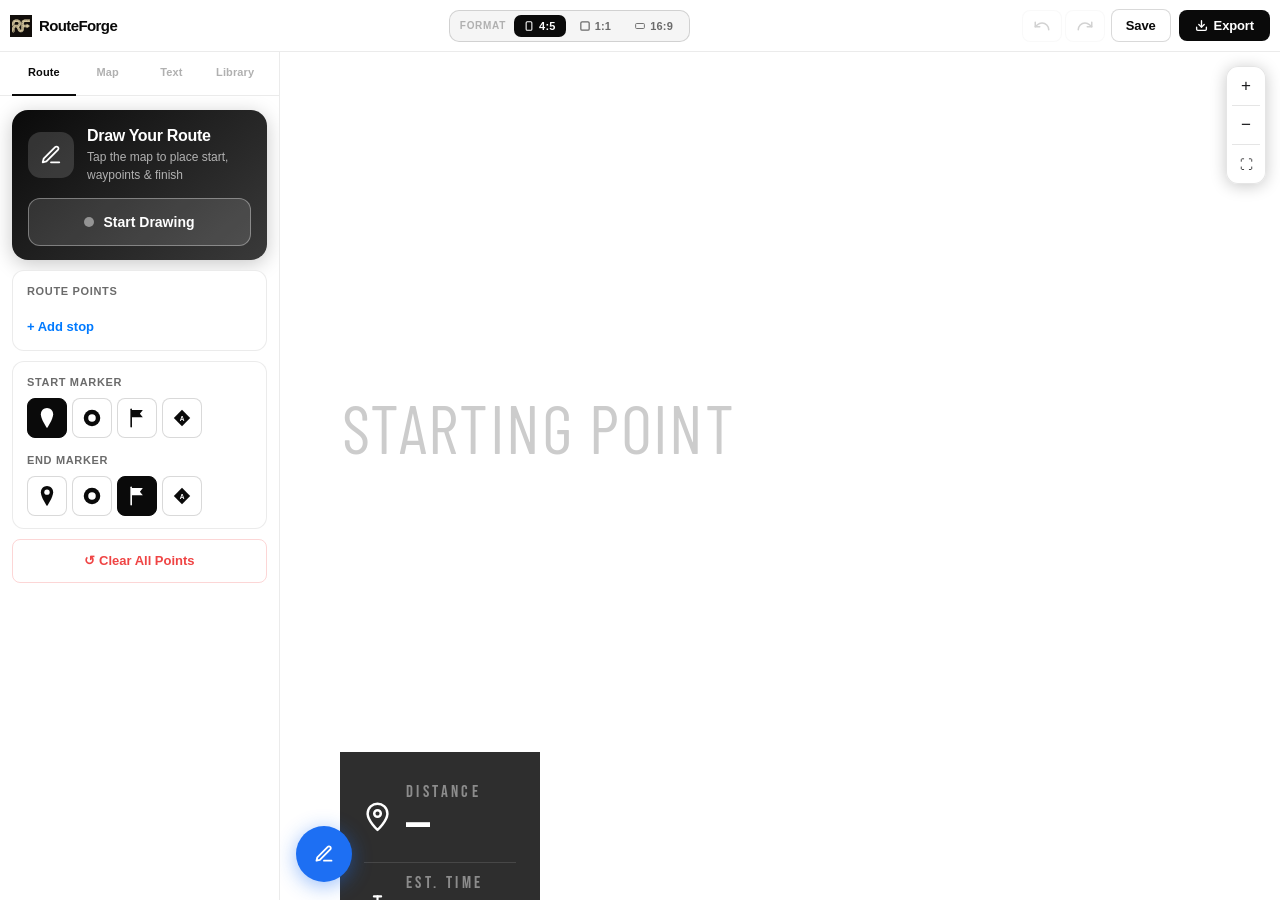
==== docs/index.html @ 25c3712a "Fixing shifted menu on web app" ====
<!DOCTYPE html>
<html lang="en">
<head>
  <meta charset="UTF-8">
  <script>
    (function () {
      try {
        var dm = window.matchMedia && window.matchMedia('(display-mode: standalone)');
        var fs = window.matchMedia && window.matchMedia('(display-mode: fullscreen)');
        if (window.navigator.standalone === true || (dm && dm.matches) || (fs && fs.matches)) {
          document.documentElement.classList.add('pwa-standalone');
        }
      } catch (e) {}
    })();
  </script>
  <meta name="viewport" content="width=device-width, initial-scale=1, minimum-scale=1, maximum-scale=1, user-scalable=no, viewport-fit=cover">
  <meta name="theme-color" content="#0a0a0a">
  <meta name="apple-mobile-web-app-capable" content="yes">
  <meta name="apple-mobile-web-app-status-bar-style" content="black-translucent">
  <meta name="apple-mobile-web-app-title" content="RouteForge">
  <title>RouteForge</title>
  <link rel="manifest" href="./manifest.webmanifest">
  <link rel="apple-touch-icon" href="./icons/RouteForge_Icon.png?v=15">
  <link rel="icon" type="image/png" sizes="512x512" href="./icons/RouteForge_Icon.png?v=15">
  <link rel="preconnect" href="https://fonts.googleapis.com">
  <link rel="preconnect" href="https://fonts.gstatic.com" crossorigin>
  <link rel="stylesheet" href="https://cdnjs.cloudflare.com/ajax/libs/leaflet/1.9.4/leaflet.min.css"/>
  <link id="google-font-link" rel="stylesheet" href="https://fonts.googleapis.com/css2?family=Bebas+Neue&family=Montserrat&family=Oswald&family=DM+Sans&family=Space+Grotesk&family=Syne&family=Barlow+Condensed&family=IBM+Plex+Mono&family=Playfair+Display&family=Cormorant+Garamond&display=swap" crossorigin>
  <link rel="stylesheet" href="./css/app.css?v=34">
  <link rel="stylesheet" href="./css/themes.css?v=4">
  <link rel="stylesheet" href="./css/poster.css?v=9">
</head>
<body>

<!-- ─── TOPBAR ─── -->
<header id="topbar">

  <!-- Left: logo -->
  <div class="logo">
    <img class="logo-icon" src="./icons/RouteForge_Icon.png?v=15" width="22" height="22" alt="" decoding="async">
    <span class="logo-text">RouteForge</span>
  </div>

  <!-- Centre: format / aspect-ratio picker -->
  <div class="topbar-center">
    <div id="sz-pick" class="sz-pick">
      <span class="sz-label">Format</span>
      <button class="sz active" data-size="portrait" title="Portrait 4:5">
        <svg class="sz-icon" viewBox="0 0 10 14"><rect x="1" y="1" width="8" height="12" rx="1.5" stroke="currentColor" stroke-width="1.5" fill="none"/></svg>
        4:5
      </button>
      <button class="sz" data-size="square" title="Square 1:1">
        <svg class="sz-icon" viewBox="0 0 12 12"><rect x="1" y="1" width="10" height="10" rx="1.5" stroke="currentColor" stroke-width="1.5" fill="none"/></svg>
        1:1
      </button>
      <button class="sz" data-size="landscape" title="Landscape 16:9">
        <svg class="sz-icon" viewBox="0 0 16 10"><rect x="1" y="1" width="14" height="8" rx="1.5" stroke="currentColor" stroke-width="1.5" fill="none"/></svg>
        16:9
      </button>
    </div>
  </div>

  <!-- Undo / Redo (direct child so CSS order can reposition on mobile) -->
  <div class="topbar-history">
    <button id="btn-undo" class="tb-hist-btn" title="Undo (⌘Z)" disabled>
      <svg xmlns="http://www.w3.org/2000/svg" width="18" height="18" viewBox="0 0 24 24" fill="none" stroke="currentColor" stroke-width="2" stroke-linecap="round" stroke-linejoin="round"><path d="M3 7v6h6"/><path d="M21 17a9 9 0 0 0-9-9 9 9 0 0 0-6 2.3L3 13"/></svg>
    </button>
    <button id="btn-redo" class="tb-hist-btn" title="Redo (⌘⇧Z)" disabled>
      <svg xmlns="http://www.w3.org/2000/svg" width="18" height="18" viewBox="0 0 24 24" fill="none" stroke="currentColor" stroke-width="2" stroke-linecap="round" stroke-linejoin="round"><path d="M21 7v6h-6"/><path d="M3 17a9 9 0 0 1 9-9 9 9 0 0 1 6 2.3L21 13"/></svg>
    </button>
  </div>

  <!-- Trailing: Save (Library) + Export -->
  <div class="topbar-trailing">
    <button type="button" id="btn-save-library" class="topbar-save-btn" title="Save poster to Library">Save</button>
    <button type="button" id="btn-export" class="topbar-export-btn">
      <svg width="13" height="13" viewBox="0 0 24 24" fill="none" stroke="currentColor" stroke-width="2.5" stroke-linecap="round" stroke-linejoin="round"><path d="M21 15v4a2 2 0 01-2 2H5a2 2 0 01-2-2v-4"/><polyline points="7 10 12 15 17 10"/><line x1="12" y1="15" x2="12" y2="3"/></svg>
      Export
    </button>
  </div>

</header>

<!-- ─── MAIN: MAP + POSTER OVERLAY ─── -->
<div id="app">

  <!-- Leaflet map fills the entire area -->
  <div id="map"></div>

  <!-- Poster frame — transparent on screen (shows real map through it).
       box-shadow creates a dark vignette outside the frame bounds.
       Filled by capture-map image only at export time. -->
  <div id="poster-frame" class="size-portrait">
    <div class="poster-map-layer">
      <img id="poster-map-img" src="" alt="" style="display:none;position:absolute;top:0;left:0;transform-origin:top left;">
    </div>
    <div id="poster-els" class="poster-els">

      <!-- Stats Card -->
      <div class="p-stats" id="p-stats" data-x="60" data-y="700" style="transform:translate(60px,700px)">
        <div class="ps-row" id="ps-dist">
          <div class="ps-icon" id="ps-icon-dist"><svg viewBox="0 0 14 18" fill="none" stroke="currentColor" stroke-width="1.5" stroke-linecap="round" stroke-linejoin="round"><path d="M7 1C4 1 1 3.5 1 7c0 4.5 6 10 6 10s6-5.5 6-10c0-3.5-3-6-6-6z"/><circle cx="7" cy="7" r="2"/></svg></div>
          <div class="ps-data">
            <div class="ps-label" id="ps-label-dist">DISTANCE</div>
            <div class="ps-val" id="ps-val-dist">—</div>
          </div>
        </div>
        <div class="ps-div" id="ps-div-dt"></div>
        <div class="ps-row" id="ps-time">
          <div class="ps-icon" id="ps-icon-time"><svg viewBox="0 0 16 18" fill="none" stroke="currentColor" stroke-width="1.5" stroke-linecap="round"><circle cx="8" cy="11" r="6"/><path d="M8 7.5v3.5l2.5 1.5"/><line x1="5.5" y1="1" x2="10.5" y2="1"/><line x1="8" y1="1" x2="8" y2="4.5"/></svg></div>
          <div class="ps-data">
            <div class="ps-label" id="ps-label-time">EST. TIME</div>
            <div class="ps-val" id="ps-val-time">—</div>
          </div>
        </div>
        <div class="ps-div" id="ps-div-ts"></div>
        <div class="ps-row" id="ps-surf">
          <div class="ps-icon" id="ps-icon-surf"><svg viewBox="0 0 18 10" fill="none" stroke="currentColor" stroke-width="1.5" stroke-linecap="round" stroke-linejoin="round"><polyline points="1,9 5,2 9,7 13,1 17,5"/></svg></div>
          <div class="ps-data">
            <div class="ps-label" id="ps-label-surf">SURFACE</div>
            <div class="ps-val" id="ps-val-surf">PAVED</div>
          </div>
        </div>
      </div>

      <!-- Legend Box -->
      <div class="p-legend" id="p-legend" data-x="870" data-y="1180" style="transform:translate(870px,1180px)">
        <!-- Start row — pin icon matching the map start marker -->
        <div class="pl-row" id="pl-row-start">
          <div class="pl-icon">
            <svg viewBox="0 0 26 34" width="14" height="18" fill="none">
              <path d="M13 0C6 0 0 6 0 13c0 10 13 21 13 21S26 23 26 13C26 6 20 0 13 0z" fill="currentColor" stroke="rgba(0,0,0,.2)" stroke-width="1"/>
              <circle cx="13" cy="13" r="5" fill="rgba(0,0,0,.35)"/>
            </svg>
          </div>
          <div class="pl-label" id="pl-label-start">START</div>
        </div>
        <div class="pl-div" id="pl-div-sf"></div>
        <!-- Finish row — flag icon matching the map end marker -->
        <div class="pl-row" id="pl-row-finish">
          <div class="pl-icon">
            <svg viewBox="0 0 26 32" width="14" height="18" fill="none">
              <line x1="3" y1="1" x2="3" y2="31" stroke="currentColor" stroke-width="2.5" stroke-linecap="round"/>
              <rect x="3" y="1" width="22" height="16" fill="currentColor"/>
              <rect x="3"  y="1"  width="5.5" height="4" fill="rgba(0,0,0,.75)"/>
              <rect x="14" y="1"  width="5.5" height="4" fill="rgba(0,0,0,.75)"/>
              <rect x="8.5" y="5" width="5.5" height="4" fill="rgba(0,0,0,.75)"/>
              <rect x="19.5" y="5" width="5.5" height="4" fill="rgba(0,0,0,.75)"/>
              <rect x="3"  y="9"  width="5.5" height="4" fill="rgba(0,0,0,.75)"/>
              <rect x="14" y="9"  width="5.5" height="4" fill="rgba(0,0,0,.75)"/>
              <rect x="8.5" y="13" width="5.5" height="4" fill="rgba(0,0,0,.75)"/>
              <rect x="19.5" y="13" width="5.5" height="4" fill="rgba(0,0,0,.75)"/>
            </svg>
          </div>
          <div class="pl-label" id="pl-label-finish">FINISH</div>
        </div>
        <div class="pl-div" id="pl-div-fw"></div>
        <!-- Waypoint row -->
        <div class="pl-row" id="pl-row-wp">
          <div class="pl-icon"><svg viewBox="0 0 20 26" width="12" height="16" fill="none"><path d="M10 1C10 1,1 11,1 16A9 9 0 0 0 19 16C19 11,10 1,10 1Z" fill="currentColor"/><circle cx="10" cy="16" r="3.5" fill="rgba(0,0,0,.4)"/></svg></div>
          <div class="pl-label" id="pl-label-wp">WAYPOINT</div>
        </div>
      </div>

      <!-- Brand/Logo -->
      <div class="p-brand" id="p-brand" data-x="60" data-y="1190" style="transform:translate(60px,1190px)">
        <img class="p-logo" id="p-logo" draggable="false" style="display:none">
      </div>

    </div><!-- /poster-els -->
  </div><!-- /poster-frame -->

  <!-- Vignette: 4 strips dim the area outside #poster-frame -->
  <div class="vignette-strip" id="vgn-top"></div>
  <div class="vignette-strip" id="vgn-bottom"></div>
  <div class="vignette-strip" id="vgn-left"></div>
  <div class="vignette-strip" id="vgn-right"></div>

  <!-- Draw mode pill (top centre) -->
  <div class="draw-banner" id="draw-banner" style="display:none">
    <span id="draw-banner-text">Tap map to place Start</span>
    <button id="btn-stop-draw" class="banner-btn">Done</button>
  </div>

  <!-- Map zoom/fit controls -->
  <div class="map-ctrls" id="map-ctrls">
    <button class="mc" id="btn-zi" title="Zoom in">+</button>
    <div class="mc-div"></div>
    <button class="mc" id="btn-zo" title="Zoom out">−</button>
    <div class="mc-div"></div>
    <button class="mc mc-sm" id="btn-fit" title="Fit route">⛶</button>
  </div>

  <!-- FAB: draw mode toggle -->
  <button id="fab" class="fab" title="Draw route">
    <svg width="20" height="20" viewBox="0 0 24 24" fill="none" stroke="currentColor" stroke-width="2.2" stroke-linecap="round" stroke-linejoin="round">
      <path d="M12 20h9"/><path d="M16.5 3.5a2.121 2.121 0 013 3L7 19l-4 1 1-4 12.5-12.5z"/>
    </svg>
  </button>

  <!-- ─── Inline Edit Bar (appears above clicked poster element) ─── -->
  <div id="edit-bar">
    <!-- Text element bar -->
    <div id="eb-text-bar" class="eb-bar">
      <select id="eb-font" class="eb-select" title="Font"></select>
      <div class="eb-sep"></div>
      <button class="eb-btn" id="eb-sz-m" title="Smaller">−</button>
      <span class="eb-sz-val" id="eb-sz-val">50</span>
      <button class="eb-btn" id="eb-sz-p" title="Larger">+</button>
      <div class="eb-sep"></div>
      <label class="eb-color-wrap" title="Text color">
        <input type="color" id="eb-color" value="#ffffff">
        <span class="eb-color-dot" id="eb-color-dot" style="background:#ffffff"></span>
      </label>
      <button class="eb-chip" id="eb-bg-toggle" title="Toggle background">BG</button>
      <label class="eb-color-wrap" id="eb-bg-color-wrap" title="Background color" style="display:none">
        <input type="color" id="eb-bg-color" value="#000000">
        <span class="eb-color-dot" id="eb-bg-color-dot" style="background:#000000"></span>
      </label>
      <div class="eb-sep"></div>
      <button class="eb-btn eb-del" id="eb-del" title="Delete">
        <svg width="12" height="12" viewBox="0 0 24 24" fill="none" stroke="currentColor" stroke-width="2.5" stroke-linecap="round"><line x1="18" y1="6" x2="6" y2="18"/><line x1="6" y1="6" x2="18" y2="18"/></svg>
      </button>
    </div>

    <!-- Stats card bar -->
    <div id="eb-stats-bar" class="eb-bar" style="display:none">
      <button class="eb-chip active" id="eb-s-dist">Dist</button>
      <button class="eb-chip active" id="eb-s-time">Time</button>
      <button class="eb-chip" id="eb-s-surf">Surf</button>
      <div class="eb-sep"></div>
      <button class="eb-btn" id="eb-ss-m">−</button>
      <span class="eb-sz-val" id="eb-ss-val">50</span>
      <button class="eb-btn" id="eb-ss-p">+</button>
      <div class="eb-sep"></div>
      <label class="eb-color-wrap" title="Font color">
        <input type="color" id="eb-s-color" value="#ffffff">
        <span class="eb-color-dot" id="eb-s-color-dot" style="background:#ffffff"></span>
      </label>
      <button class="eb-chip" id="eb-s-bg-toggle" title="Toggle background">BG</button>
      <label class="eb-color-wrap" id="eb-s-bg-color-wrap" title="Background color" style="display:none">
        <input type="color" id="eb-s-bg-color" value="#000000">
        <span class="eb-color-dot" id="eb-s-bg-color-dot" style="background:#000000"></span>
      </label>
      <button class="eb-chip" id="eb-s-border" title="Toggle border">Border</button>
    </div>

    <!-- Legend bar -->
    <div id="eb-legend-bar" class="eb-bar" style="display:none">
      <button class="eb-chip active" id="eb-l-start">Start</button>
      <button class="eb-chip active" id="eb-l-finish">Finish</button>
      <button class="eb-chip" id="eb-l-wp">Waypoint</button>
      <div class="eb-sep"></div>
      <button class="eb-btn" id="eb-ls-m">−</button>
      <span class="eb-sz-val" id="eb-ls-val">13</span>
      <button class="eb-btn" id="eb-ls-p">+</button>
      <div class="eb-sep"></div>
      <label class="eb-color-wrap" title="Label color">
        <input type="color" id="eb-l-color" value="#ffffff">
        <span class="eb-color-dot" id="eb-l-color-dot" style="background:#ffffff"></span>
      </label>
      <button class="eb-chip" id="eb-l-bg-toggle" title="Toggle background">BG</button>
      <label class="eb-color-wrap" id="eb-l-bg-color-wrap" title="Background color" style="display:none">
        <input type="color" id="eb-l-bg-color" value="#000000">
        <span class="eb-color-dot" id="eb-l-bg-color-dot" style="background:#000000"></span>
      </label>
      <button class="eb-chip" id="eb-l-border" title="Toggle border">Border</button>
    </div>

    <div class="eb-arrow"></div>
  </div>

  <!-- Toasts -->
  <div id="toasts" class="toasts"></div>
  <div class="map-loading" id="map-loading" style="display:none"><div class="spinner"></div></div>

</div><!-- /app -->

<!-- ─── DRAWER (bottom-sheet ≤899px · sidebar ≥900px) ─── -->
<div id="drawer">
  <div class="drawer-panel">
  <!-- Drag handle (mobile only) -->
  <div class="drawer-handle" id="drawer-handle"></div>

  <!-- Scrollable tab content (before tabs in DOM so the bar paints on top when the sheet animates) -->
  <div class="drawer-content">

    <!-- ═══ ROUTE ═══ -->
    <div class="dtab-pane active" id="dtab-route">

      <div class="draw-hero" id="draw-hero">
        <div class="draw-hero-top">
          <div class="draw-hero-icon-wrap">
            <svg width="22" height="22" viewBox="0 0 24 24" fill="none" stroke="currentColor" stroke-width="2" stroke-linecap="round" stroke-linejoin="round">
              <path d="M12 20h9"/><path d="M16.5 3.5a2.121 2.121 0 013 3L7 19l-4 1 1-4 12.5-12.5z"/>
            </svg>
          </div>
          <div class="draw-hero-text">
            <div class="draw-hero-title">Draw Your Route</div>
            <div class="draw-hero-sub">Tap the map to place start, waypoints &amp; finish</div>
          </div>
        </div>
        <button id="btn-toggle-draw" class="draw-toggle-btn">
          <span class="draw-dot" id="draw-dot"></span>
          <span id="draw-label">Start Drawing</span>
        </button>
      </div>

      <div class="lcard">
        <div class="lcard-title">Route Points</div>
        <div id="route-nodes-list" class="nodes-list"></div>
        <button id="btn-add-node" class="link-btn">+ Add stop</button>
      </div>

      <div class="lcard">
        <div class="lcard-title">Start Marker</div>
        <div class="icon-picker" id="start-icon-picker">
          <div class="icn active" data-icon="pin" title="Pin">
            <svg viewBox="0 0 20 26" width="16" height="20" fill="currentColor"><path d="M10 0C5.6 0 2 3.6 2 8c0 6.7 8 18 8 18s8-11.3 8-18c0-4.4-3.6-8-8-8z"/><circle cx="10" cy="8" r="3.5" fill="white"/></svg>
          </div>
          <div class="icn" data-icon="circle" title="Circle">
            <svg viewBox="0 0 24 24" width="18" height="18" fill="currentColor"><circle cx="12" cy="12" r="11"/><circle cx="12" cy="12" r="5" fill="white"/></svg>
          </div>
          <div class="icn" data-icon="flag" title="Flag">
            <svg viewBox="0 0 22 26" width="16" height="20" fill="none"><line x1="3" y1="1" x2="3" y2="25" stroke="currentColor" stroke-width="2.2" stroke-linecap="round"/><path d="M3 2h16l-4 5 4 5H3V2z" fill="currentColor"/></svg>
          </div>
          <div class="icn" data-icon="diamond" title="Diamond">
            <svg viewBox="0 0 22 22" width="18" height="18" fill="currentColor"><polygon points="11,1 21,11 11,21 1,11"/><text x="11" y="15" text-anchor="middle" font-size="8" font-weight="900" fill="white" font-family="sans-serif">A</text></svg>
          </div>
        </div>
        <div class="lcard-title" style="margin-top:8px">End Marker</div>
        <div class="icon-picker" id="end-icon-picker">
          <div class="icn" data-icon="pin" title="Pin">
            <svg viewBox="0 0 20 26" width="16" height="20" fill="currentColor"><path d="M10 0C5.6 0 2 3.6 2 8c0 6.7 8 18 8 18s8-11.3 8-18c0-4.4-3.6-8-8-8z"/><circle cx="10" cy="8" r="3.5" fill="white"/></svg>
          </div>
          <div class="icn" data-icon="circle" title="Circle">
            <svg viewBox="0 0 24 24" width="18" height="18" fill="currentColor"><circle cx="12" cy="12" r="11"/><circle cx="12" cy="12" r="5" fill="white"/></svg>
          </div>
          <div class="icn active" data-icon="flag" title="Flag">
            <svg viewBox="0 0 22 26" width="16" height="20" fill="none"><line x1="3" y1="1" x2="3" y2="25" stroke="currentColor" stroke-width="2.2" stroke-linecap="round"/><path d="M3 2h16l-4 5 4 5H3V2z" fill="currentColor"/></svg>
          </div>
          <div class="icn" data-icon="diamond" title="Diamond">
            <svg viewBox="0 0 22 22" width="18" height="18" fill="currentColor"><polygon points="11,1 21,11 11,21 1,11"/><text x="11" y="15" text-anchor="middle" font-size="8" font-weight="900" fill="white" font-family="sans-serif">A</text></svg>
          </div>
        </div>
      </div>

      <button id="btn-reset" class="danger-btn">↺ Clear All Points</button>
      <div id="reset-confirm" class="confirm-card" style="display:none">
        <p>Clear all route points?</p>
        <div style="display:flex;gap:8px;margin-top:8px">
          <button id="confirm-yes" class="sm-btn danger">Clear</button>
          <button id="confirm-no" class="sm-btn ghost">Cancel</button>
        </div>
      </div>

    </div><!-- /dtab-route -->

    <!-- ═══ STYLE ═══ -->
    <div class="dtab-pane" id="dtab-style">

      <div class="lcard">
        <div class="lcard-title">Route Color</div>
        <div class="theme-grid" id="route-color-grid"></div>
      </div>

      <div class="lcard">
        <div class="lcard-title">Map Style</div>
        <div class="theme-grid" id="map-style-grid"></div>
      </div>

      <div class="lcard">
        <div class="lcard-title">Route Width</div>
        <div class="srow"><span class="sl">Thin</span><input type="range" id="route-width-slider" min="1" max="14" value="7" step="0.5"><span class="sl">Bold</span></div>

        <div class="lcard-title" style="margin-top:10px">Map Detail</div>
        <div class="srow"><span class="sl">Low</span><input type="range" id="map-detail-slider" min="0" max="100" value="100"><span class="sl">High</span></div>

        <div class="lcard-title" style="margin-top:10px">Map Angle</div>
        <div class="srow"><span class="sl">0°</span><input type="range" id="map-angle-slider" min="0" max="60" value="0"><span class="sl">60°</span></div>
        <div class="angle-row"><span class="range-val" id="angle-val">0°</span><button id="btn-reset-angle" class="sm-btn ghost">Reset</button></div>
      </div>

    </div><!-- /dtab-style -->

    <!-- ═══ OVERLAYS (simplified - editing happens via inline toolbar) ═══ -->
    <div class="dtab-pane" id="dtab-overlays">

      <!-- Poster elements — always available so nothing gets lost -->
      <div class="lcard">
        <div class="lcard-title">Poster Elements</div>
        <div class="layer-row">
          <div class="layer-info">
            <svg width="14" height="14" viewBox="0 0 14 18" fill="none" stroke="currentColor" stroke-width="1.4" stroke-linecap="round"><path d="M7 1C4 1 1 3.5 1 7c0 4.5 6 10 6 10s6-5.5 6-10c0-3.5-3-6-6-6z"/><circle cx="7" cy="7" r="2"/></svg>
            <span class="layer-name">Stats Card</span>
          </div>
          <label class="toggle"><input type="checkbox" id="layer-stats" checked><span class="tog-track"></span></label>
        </div>
        <div class="layer-row">
          <div class="layer-info">
            <svg width="14" height="14" viewBox="0 0 22 26" fill="none" stroke="currentColor" stroke-width="1.4" stroke-linecap="round"><line x1="3" y1="1" x2="3" y2="25"/><path d="M3 2h16l-4 5 4 5H3V2z" fill="currentColor" stroke="none" opacity=".3"/><path d="M3 2h16l-4 5 4 5H3V2z"/></svg>
            <span class="layer-name">Legend Box</span>
          </div>
          <label class="toggle"><input type="checkbox" id="layer-legend" checked><span class="tog-track"></span></label>
        </div>
      </div>

      <div class="lcard">
        <div style="display:flex;align-items:center;justify-content:space-between;margin-bottom:2px">
          <div class="lcard-title" style="margin:0">Text Boxes</div>
          <button id="btn-add-text" class="link-btn" style="margin:0;padding:4px 0">+ Add</button>
        </div>

        <div id="text-elements-list"></div>
      </div>

      <div class="lcard" id="brand-card-ctrl">
        <div class="lcard-title">Club Logo</div>
        <div class="upload-zone" id="upload-zone">
          <svg width="22" height="22" viewBox="0 0 24 24" fill="none" stroke="currentColor" stroke-width="1.5"><rect x="3" y="3" width="18" height="18" rx="2"/><circle cx="8.5" cy="8.5" r="1.5"/><polyline points="21 15 16 10 5 21"/></svg>
          <span>Drop image or <label for="logo-upload" class="link-btn" style="display:inline;margin:0;padding:0">choose file</label></span>
          <input type="file" id="logo-upload" accept="image/*" style="display:none">
        </div>
        <img id="logo-preview" style="display:none;width:100%;max-height:80px;object-fit:contain;border:1px solid var(--border);border-radius:8px;margin-top:8px">
        <button id="btn-remove-logo" class="danger-btn" style="display:none;margin-top:6px">Remove Logo</button>
        <div class="lcard-title" style="margin-top:10px">Logo Size</div>
        <div class="srow"><span class="sl">S</span><input type="range" id="logo-size" min="60" max="300" value="120"><span class="sl">XL</span></div>
      </div>

    </div><!-- /dtab-overlays -->

    <!-- ═══ LIBRARY (saved posters on this device) ═══ -->
    <div class="dtab-pane library-pane" id="dtab-library">
      <div id="library-main" class="library-main">
        <div id="library-grid" class="library-grid" aria-live="polite"></div>
      </div>
    </div>

  </div><!-- /drawer-content -->
  </div><!-- /drawer-panel -->

  <!-- Tab bar (mobile: fixed above sheet · desktop: sidebar tabs) -->
  <nav class="drawer-tabs" aria-label="Editor sections">
    <button type="button" class="dtab active" data-tab="route">
      <svg class="dtab-icon" width="24" height="24" viewBox="0 0 24 24" aria-hidden="true"><circle cx="4" cy="18" r="2" fill="currentColor" stroke="none"/><circle cx="20" cy="6" r="2" fill="currentColor" stroke="none"/><path fill="none" stroke="currentColor" stroke-width="2" stroke-linecap="round" stroke-linejoin="round" d="M6 16l5-5 3 3 6-6"/></svg>
      <span class="dtab-label">Route</span>
    </button>
    <button type="button" class="dtab" data-tab="style">
      <svg class="dtab-icon" width="24" height="24" viewBox="0 0 24 24" aria-hidden="true"><path fill="none" stroke="currentColor" stroke-width="2" stroke-linecap="round" stroke-linejoin="round" d="M3 7l6-3 6 3 6-3v13l-6 3-6-3-6 3V7z"/><path fill="none" stroke="currentColor" stroke-width="2" d="M9 4v13M15 7v13"/></svg>
      <span class="dtab-label">Map</span>
    </button>
    <button type="button" class="dtab" data-tab="overlays">
      <svg class="dtab-icon" width="24" height="24" viewBox="0 0 24 24" aria-hidden="true"><path fill="none" stroke="currentColor" stroke-width="2" stroke-linecap="round" stroke-linejoin="round" d="M4 8h10M4 12h16M4 16h12"/></svg>
      <span class="dtab-label">Text</span>
    </button>
    <button type="button" class="dtab" data-tab="library">
      <svg class="dtab-icon" width="24" height="24" viewBox="0 0 24 24" aria-hidden="true"><rect x="3" y="3" width="13" height="13" rx="2" fill="none" stroke="currentColor" stroke-width="2"/><path fill="none" stroke="currentColor" stroke-width="2" stroke-linecap="round" stroke-linejoin="round" d="M8 21h13V8M8 8v13"/></svg>
      <span class="dtab-label">Library</span>
    </button>
  </nav>
</div><!-- /drawer -->

<div id="library-fullscreen" class="library-fullscreen" hidden>
  <div class="library-fs-backdrop" aria-hidden="true"></div>
  <button type="button" id="library-fs-close" class="library-fs-close" aria-label="Close preview">
    <svg width="22" height="22" viewBox="0 0 24 24" fill="none" stroke="currentColor" stroke-width="2.2" stroke-linecap="round"><path d="M18 6L6 18M6 6l12 12"/></svg>
  </button>
  <div class="library-fs-stage">
    <img id="library-fs-img" class="library-fs-img" alt="" decoding="async">
  </div>
  <div class="library-fs-glass">
    <div class="library-fs-glass-inner">
      <div class="library-fs-title" id="library-fs-title"></div>
      <div class="library-fs-meta" id="library-fs-meta"></div>
      <div class="library-fs-actions">
        <button type="button" id="library-fs-edit" class="sm-btn">Edit</button>
        <button type="button" id="library-fs-export" class="sm-btn ghost">Export</button>
        <button type="button" id="library-fs-delete" class="sm-btn ghost danger-outline">Delete</button>
      </div>
    </div>
  </div>
</div>

<div id="library-unsaved-modal" class="library-unsaved-modal" hidden>
  <div class="library-unsaved-backdrop" aria-hidden="true"></div>
  <div class="library-unsaved-card" role="alertdialog" aria-labelledby="library-unsaved-title" aria-modal="true">
    <p id="library-unsaved-title" class="library-unsaved-title">You have unsaved changes on the poster in the editor.</p>
    <p class="library-unsaved-sub">Save the current poster to your Library, or discard those changes and open the one you selected.</p>
    <div class="library-unsaved-buttons">
      <button type="button" class="sm-btn" id="lib-unsaved-save">Save</button>
      <button type="button" class="sm-btn danger" id="lib-unsaved-discard">Discard changes</button>
    </div>
  </div>
</div>

<div id="save-to-library-modal" class="save-library-modal" hidden>
  <div class="save-library-backdrop" aria-hidden="true"></div>
  <div class="save-library-card" role="dialog" aria-modal="true" aria-labelledby="save-library-title">
    <p id="save-library-title" class="save-library-title">Save to Library</p>
    <label class="save-library-label" for="save-to-library-name">Name</label>
    <input type="text" id="save-to-library-name" class="save-library-input" autocomplete="off" maxlength="80" placeholder="Poster name">
    <div class="save-library-buttons">
      <button type="button" class="sm-btn" id="save-to-library-confirm">Save</button>
      <button type="button" class="sm-btn ghost" id="save-to-library-discard">Discard</button>
    </div>
  </div>
</div>

<!-- Hidden off-screen Leaflet map for high-res poster export.
     Portrait 4:5 ratio (750×937) — largest poster format for best quality. -->
<div id="capture-map" style="position:fixed;left:-9999px;top:0;width:750px;height:937px;z-index:-1;pointer-events:none;"></div>

<!-- Hidden control inputs (synced by edit bar) -->
<input type="checkbox" id="chk-dist" checked style="display:none">
<input type="checkbox" id="chk-time" checked style="display:none">
<input type="checkbox" id="chk-surface" style="display:none">
<input type="checkbox" id="chk-legend-start" checked style="display:none">
<input type="checkbox" id="chk-legend-finish" checked style="display:none">
<input type="checkbox" id="chk-legend-wp" style="display:none">
<input type="checkbox" id="chk-legend" checked style="display:none">
<input type="color" id="stat-font-color" value="#ffffff" style="display:none">
<input type="color" id="stat-bg-color" value="#000000" style="display:none">
<input type="checkbox" id="stat-remove-bg" checked style="display:none">
<input type="color" id="legend-font-color" value="#ffffff" style="display:none">
<input type="color" id="legend-bg-color" value="#000000" style="display:none">
<input type="checkbox" id="legend-remove-bg" checked style="display:none">
<input type="range" id="stat-size" min="20" max="120" value="50" style="display:none">
<span id="stat-size-val" style="display:none">50</span>
<input type="range" id="legend-size" min="10" max="60" value="25" style="display:none">
<span id="legend-size-val" style="display:none">13</span>
<input type="text" id="val-legend-start"  value="START"    style="display:none">
<input type="text" id="val-legend-finish" value="FINISH"   style="display:none">
<input type="text" id="val-legend-wp"     value="WAYPOINT" style="display:none">

<script src="https://cdnjs.cloudflare.com/ajax/libs/leaflet/1.9.4/leaflet.min.js"></script>
<script src="https://cdn.jsdelivr.net/npm/dom-to-image-more@3.2.0/dist/dom-to-image-more.min.js"></script>
<script src="https://cdnjs.cloudflare.com/ajax/libs/interact.js/1.10.27/interact.min.js"></script>
<script src="./js/api.js?v=4"></script>
<script src="./js/themes.js?v=6"></script>
<script src="./js/map.js?v=7"></script>
<script src="./js/builder.js?v=11"></script>
<script src="./js/poster.js?v=17"></script>
<script src="./js/projects.js?v=7"></script>
<script src="./js/export.js?v=6"></script>
<script>
  if ('serviceWorker' in navigator) {
    window.addEventListener('load', () => {
      navigator.serviceWorker.register('./sw.js', { scope: './' }).catch(function () {});
    });
  }
</script>
</body>
</html>
---- docs/css/app.css ----
/* ─── Variables ──────────────────────────────────────────────────────── */
:root{
  --bg:#F5F5F5;
  --panel:#FFFFFF;
  --card:#FFFFFF;
  --card2:#F8F8F8;
  --border:rgba(0,0,0,.08);
  --border2:rgba(0,0,0,.15);
  --t1:#0A0A0A;
  --t2:#6B6B6B;
  --t3:#B0B0B0;
  --blue:#007AFF;
  --blue-bg:rgba(0,122,255,.08);
  --green:#22C55E;
  --red:#EF4444;
  --r:8px;--r2:12px;
  --poster-bg:#0a0a0a;
  --topbar-h:52px;
  --drawer-peek-h:80px;
  --sidebar-w:280px;
}
*,*::before,*::after{
  box-sizing:border-box;margin:0;padding:0;
  /* Stops double-tap *page* zoom on mobile (use with viewport max-scale); overridden on poster draggables. */
  touch-action:manipulation;
}
html{
  -webkit-text-size-adjust:100%;
  text-size-adjust:100%;
}
html,body{height:100%;overflow:hidden;}
body{font-family:-apple-system,'SF Pro Text','Inter','Helvetica Neue',sans-serif;background:var(--bg);color:var(--t1);-webkit-font-smoothing:antialiased;-webkit-text-size-adjust:100%}
button{font-family:inherit;cursor:pointer;border:none}
input,select{font-family:inherit}

/* ─── Topbar ─────────────────────────────────────────────────────────── */
#topbar{
  position:fixed;top:0;left:0;right:0;
  height:var(--topbar-h);z-index:600;
  /* Flex row: logo · undo/redo · [center grows] · export */
  display:flex;align-items:center;
  padding:0 10px;gap:6px;
  background:rgba(255,255,255,.92);
  border-bottom:1px solid var(--border);
  backdrop-filter:blur(20px);-webkit-backdrop-filter:blur(20px);
}
.logo{display:flex;align-items:center;gap:7px;font-size:15px;font-weight:800;letter-spacing:-.04em;color:var(--t1);flex-shrink:0}
.logo-icon{
  width:22px;
  height:22px;
  flex-shrink:0;
  object-fit:contain;
  display:block;
}

/* Centre grows to fill remaining space */
.topbar-center{display:flex;justify-content:center;align-items:center;flex:1;min-width:0}

/* Undo/redo — pushed to right on desktop via margin-left:auto on export */
.topbar-history{display:flex;gap:3px;align-items:center;flex-shrink:0}

/* Trailing actions (Save + Export) — grouped on the right */
.topbar-trailing{
  display:flex;
  align-items:center;
  gap:8px;
  margin-left:auto;
  flex-shrink:0;
}

/* Save to Library — secondary control next to Export */
.topbar-save-btn{
  display:flex;
  align-items:center;
  justify-content:center;
  background:#fff;
  color:var(--t1);
  border:1.5px solid var(--border2);
  padding:8px 14px;
  border-radius:8px;
  font-size:13px;
  font-weight:700;
  flex-shrink:0;
  letter-spacing:-.01em;
  transition:background .15s,border-color .15s,opacity .15s;
  -webkit-tap-highlight-color:transparent;
  white-space:nowrap;
}
.topbar-save-btn:hover{background:var(--bg);border-color:var(--t1);color:var(--t1)}
.topbar-save-btn:active{opacity:.85}

/* Export always at far right of the trailing group */
#btn-export{margin-left:0;flex-shrink:0}

/* ── Format / aspect-ratio picker ────────────────────────────────────── */
.sz-pick{
  display:flex;align-items:center;gap:4px;
  background:var(--bg);border-radius:10px;
  padding:4px 6px 4px 10px;
  border:1px solid var(--border2);
}
.sz-label{
  font-size:10px;font-weight:700;letter-spacing:.07em;text-transform:uppercase;
  color:var(--t3);margin-right:4px;white-space:nowrap;user-select:none;
}
.sz{
  display:flex;align-items:center;gap:5px;
  padding:5px 10px;background:0;border:none;border-radius:7px;
  font-size:11px;font-weight:700;letter-spacing:.02em;
  color:var(--t2);cursor:pointer;transition:all .15s;white-space:nowrap;
  -webkit-tap-highlight-color:transparent;
}
.sz:hover{color:var(--t1);background:rgba(0,0,0,.05)}
.sz.active{background:var(--t1);color:#fff}
.sz.active .sz-icon{stroke:#fff}
.sz-icon{width:10px;height:10px;stroke:currentColor;flex-shrink:0;transition:stroke .15s}

/* ── Undo / Redo buttons ─────────────────────────────────────────────── */
.topbar-history{display:flex;gap:3px;align-items:center}
.tb-hist-btn{
  display:flex;align-items:center;gap:5px;
  padding:6px 10px;
  background:#fff;
  border:1.5px solid var(--border2);
  border-radius:8px;
  color:var(--t2);
  font-size:11px;font-weight:700;
  cursor:pointer;
  transition:all .15s;
  -webkit-tap-highlight-color:transparent;
  white-space:nowrap;
}
.tb-hist-btn:hover:not(:disabled){
  background:var(--bg);border-color:var(--t1);color:var(--t1);
}
.tb-hist-btn:active:not(:disabled){background:#E8E8E8}
.tb-hist-btn:disabled{opacity:.3;cursor:not-allowed;border-color:var(--border)}
.tb-hist-btn svg{flex-shrink:0}

/* ── Export button ────────────────────────────────────────────────────── */
.topbar-export-btn{
  display:flex;align-items:center;gap:6px;
  background:var(--t1);color:#fff;
  border:none;padding:8px 16px;border-radius:8px;
  font-size:13px;font-weight:700;flex-shrink:0;
  transition:opacity .15s;letter-spacing:-.01em;
  -webkit-tap-highlight-color:transparent;
}
.topbar-export-btn:hover{opacity:.82}
.topbar-export-btn:active{opacity:.65}

/* ─── App (map + poster overlay) ────────────────────────────────────── */
#app{
  position:fixed;
  top:var(--topbar-h);
  left:0;right:0;
  bottom:var(--drawer-peek-h);
  background:var(--poster-bg);
  overflow:hidden;
}

/* ─── Leaflet map ─────────────────────────────────────────────────────
   isolation:isolate creates a stacking context so Leaflet's internal
   z-indexes (200–700) are contained within #map. */
#map{
  width:100%;height:100%;
  position:relative;
  isolation:isolate;
}
.leaflet-control-attribution{display:none!important}

/* ─── Vignette strips — solid cover outside #poster-frame ────────────
   z-index 5: above the isolated #map, below #poster-frame (10). */
.vignette-strip{
  position:absolute;
  background:var(--poster-bg,#0a0a0a);
  pointer-events:none;
  z-index:5;
  transition:background .3s ease;
}

/* ─── Poster frame (transparent overlay on the map) ─────────────────
   z-index 10: above vignette strips (5), above map stacking context. */
#poster-frame{
  position:absolute;top:0;left:0;
  transform-origin:top left;
  overflow:hidden;
  background:transparent;
  pointer-events:none;
  z-index:10;
  touch-action:none;
}
#poster-frame::after{
  content:'';position:absolute;inset:0;
  border:2px solid rgba(255,255,255,.55);
  pointer-events:none;z-index:1;
}
#poster-frame.size-portrait {width:1080px;height:1350px}
#poster-frame.size-square   {width:1080px;height:1080px}
#poster-frame.size-landscape{width:1080px;height:566px}

.poster-map-layer{position:absolute;inset:0}
.poster-els{position:absolute;inset:0;pointer-events:none}
.poster-els>*{pointer-events:auto}

/* ─── FAB (floating action button — draw mode) ───────────────────────
   z-index 200: above map, vignette, poster-frame, below topbar. */
.fab{
  position:absolute;bottom:18px;left:16px;z-index:200;
  width:56px;height:56px;border-radius:50%;
  background:#1d6ff3;color:#fff;border:none;
  box-shadow:0 4px 20px rgba(29,111,243,.45);
  display:flex;align-items:center;justify-content:center;
  transition:background .18s, transform .15s, box-shadow .18s;
  -webkit-tap-highlight-color:transparent;
}
.fab:hover{background:#1558d6;transform:scale(1.05)}
.fab:active{transform:scale(.95)}
.fab.active{background:var(--green);box-shadow:0 4px 20px rgba(34,197,94,.48)}
.fab.active:hover{background:#16a34a}

/* ─── Map controls ───────────────────────────────────────────────────── */
.map-ctrls{
  position:absolute;right:14px;top:14px;z-index:150;
  display:flex;flex-direction:column;overflow:hidden;
  background:rgba(255,255,255,.94);backdrop-filter:blur(16px);-webkit-backdrop-filter:blur(16px);
  border:1px solid rgba(0,0,0,.10);border-radius:12px;
  box-shadow:0 2px 16px rgba(0,0,0,.22);
}
.mc{width:38px;height:38px;display:flex;align-items:center;justify-content:center;background:0;border:none;color:#1c1c1e;font-size:17px;font-weight:400;transition:background .12s;-webkit-tap-highlight-color:transparent}
.mc:hover{background:rgba(0,0,0,.06)}
.mc:active{background:rgba(0,0,0,.12)}
.mc-div{height:1px;background:rgba(0,0,0,.10);margin:0 5px}
.mc-sm{font-size:13px}

/* ─── Draw banner pill (top centre during draw mode) ────────────────── */
.draw-banner{
  position:absolute;top:12px;left:50%;transform:translateX(-50%);
  z-index:300;display:flex;align-items:center;gap:8px;
  background:rgba(0,0,0,.82);color:#fff;
  padding:8px 14px 8px 16px;border-radius:50px;
  font-size:13px;font-weight:500;
  backdrop-filter:blur(12px);-webkit-backdrop-filter:blur(12px);
  white-space:nowrap;
  box-shadow:0 4px 20px rgba(0,0,0,.32);
}
.banner-btn{background:rgba(255,255,255,.2);border:1px solid rgba(255,255,255,.3);color:#fff;padding:4px 14px;border-radius:20px;font-size:12px;font-weight:700;cursor:pointer;transition:background .15s}
.banner-btn:hover{background:rgba(255,255,255,.3)}

/* ─── Loading + toasts ───────────────────────────────────────────────── */
.map-loading{position:absolute;inset:0;background:rgba(0,0,0,.15);z-index:500;display:flex;align-items:center;justify-content:center;backdrop-filter:blur(2px)}
.spinner{width:24px;height:24px;border:3px solid rgba(255,255,255,.3);border-top-color:#fff;border-radius:50%;animation:spin .8s linear infinite}
@keyframes spin{to{transform:rotate(360deg)}}
.toasts{position:absolute;bottom:20px;left:50%;transform:translateX(-50%);z-index:700;display:flex;flex-direction:column;gap:6px;align-items:center;pointer-events:none}
.toast{background:rgba(0,0,0,.88);color:#fff;padding:9px 18px;border-radius:50px;font-size:13px;backdrop-filter:blur(8px);white-space:nowrap;animation:fu .2s ease-out}
@keyframes fu{from{opacity:0;transform:translateY(6px)}to{opacity:1;transform:translateY(0)}}

/* ─── Draw mode cursor ───────────────────────────────────────────────── */
body.draw-mode #map{cursor:crosshair!important}
body.draw-mode .leaflet-grab{cursor:crosshair!important}

/* ════════════════════════════════════════════════════════════════════
   INLINE EDIT BAR — appears above clicked poster element
   ════════════════════════════════════════════════════════════════════ */
#edit-bar{
  position:fixed;
  z-index:800;
  display:none;
  align-items:center;
  background:#111;
  border-radius:12px;
  padding:4px 6px;
  gap:3px;
  box-shadow:0 6px 28px rgba(0,0,0,.45),0 2px 8px rgba(0,0,0,.25);
  transform:translateX(-50%);
  pointer-events:auto;
  white-space:nowrap;
}
#edit-bar.visible{display:flex!important}
.eb-bar{display:flex;align-items:center;gap:3px}
.eb-btn{
  width:32px;height:32px;display:flex;align-items:center;justify-content:center;
  background:0;border:none;color:rgba(255,255,255,.85);font-size:14px;font-weight:600;
  border-radius:8px;cursor:pointer;transition:background .12s;
  -webkit-tap-highlight-color:transparent;flex-shrink:0;
}
.eb-btn:hover{background:rgba(255,255,255,.12)}
.eb-btn:active{background:rgba(255,255,255,.2)}
.eb-del{color:rgba(255,100,100,.75)}
.eb-del:hover{background:rgba(255,60,60,.18)!important}
.eb-sep{width:1px;height:20px;background:rgba(255,255,255,.15);margin:0 3px;flex-shrink:0}
.eb-select{
  background:transparent;border:none;color:rgba(255,255,255,.9);
  font-size:11px;font-weight:600;cursor:pointer;padding:4px 2px;
  outline:none;max-width:120px;
}
.eb-select option{background:#222;color:#fff}
.eb-sz-val{
  font-size:12px;font-weight:700;color:#fff;
  min-width:26px;text-align:center;
}
.eb-color-wrap{
  position:relative;width:26px;height:26px;border-radius:50%;
  overflow:visible;cursor:pointer;flex-shrink:0;display:flex;align-items:center;justify-content:center;
}
.eb-color-wrap input[type=color]{
  position:absolute;inset:0;opacity:0;cursor:pointer;width:100%;height:100%;border:none;
}
.eb-color-dot{
  width:24px;height:24px;border-radius:50%;
  border:2px solid rgba(255,255,255,.35);pointer-events:none;
  flex-shrink:0;
}
.eb-chip{
  padding:5px 10px;background:rgba(255,255,255,.12);
  border:1px solid rgba(255,255,255,.18);border-radius:20px;
  color:rgba(255,255,255,.6);font-size:10px;font-weight:700;
  cursor:pointer;transition:all .15s;white-space:nowrap;
  -webkit-tap-highlight-color:transparent;
}
.eb-chip:hover{background:rgba(255,255,255,.2);color:rgba(255,255,255,.9)}
.eb-chip.active{
  background:rgba(255,255,255,.9);color:#111;border-color:transparent;
}
.eb-arrow{
  position:absolute;bottom:-6px;left:50%;transform:translateX(-50%);
  width:12px;height:6px;overflow:visible;
}
.eb-arrow::before{
  content:'';position:absolute;top:0;left:50%;transform:translateX(-50%);
  border-left:7px solid transparent;border-right:7px solid transparent;
  border-top:7px solid #111;
}

/* Selected element highlight (not text overlays — they use no frame; see poster.css) */
.poster-el-selected:not(.p-text){
  outline:2px solid rgba(255,255,255,.6)!important;
  outline-offset:3px!important;
}

/* Poster element border frame (toggled via edit bar) */
.has-border{border:2px solid rgba(255,255,255,.8)!important;border-radius:4px}

/* ════════════════════════════════════════════════════════════════════
   DRAWER  (base rules — overridden: touch UI ≤899px · sidebar ≥900px)
   ════════════════════════════════════════════════════════════════════ */
#drawer{
  position:fixed;
  bottom:0;left:0;right:0;
  height:auto;
  max-height:85vh;
  z-index:450;
  background:var(--panel);
  border-radius:18px 18px 0 0;
  border-top:1px solid var(--border);
  box-shadow:0 -6px 32px rgba(0,0,0,.14);
  display:flex;
  flex-direction:column;
  overflow:hidden;
}
#drawer.expanded{
  max-height:min(90vh, 920px);
}
.drawer-panel{
  flex:1 1 auto;
  min-height:0;
  overflow:hidden;
  display:flex;
  flex-direction:column;
}

/* Drag handle */
.drawer-handle{
  width:40px;height:5px;background:var(--t3);border-radius:3px;
  margin:10px auto 6px;flex-shrink:0;opacity:.35;cursor:grab;
  transition:opacity .15s;
}
.drawer-handle:active{cursor:grabbing;opacity:.6}

/* Tab bar */
.drawer-tabs{
  display:flex;padding:0 12px;
  border-bottom:1px solid var(--border);
  flex-shrink:0;gap:0;
  background:var(--panel);
}
.dtab{
  flex:1;padding:10px 4px 9px;background:0;border:none;
  border-bottom:2.5px solid transparent;margin-bottom:-1px;
  font-size:12px;font-weight:700;letter-spacing:.01em;
  text-transform:none;color:var(--t3);
  transition:all .15s;text-align:center;
  -webkit-tap-highlight-color:transparent;
  min-height:44px;display:flex;align-items:center;justify-content:center;
}
.dtab-label{display:block;line-height:1.2}
.dtab.active{color:var(--t1);border-bottom-color:var(--t1)}

/* Drawer content */
.drawer-content{
  flex:1;overflow-y:auto;overflow-x:hidden;
  padding:14px 12px 24px;
  display:flex;flex-direction:column;gap:10px;
  -webkit-overflow-scrolling:touch;
}
.drawer-content::-webkit-scrollbar{width:3px}
.drawer-content::-webkit-scrollbar-thumb{background:var(--border2);border-radius:2px}
.dtab-pane{display:none;flex-direction:column;gap:10px}
.dtab-pane.active{display:flex}

/* ─── Desktop sidebar (≥ 900px) ──────────────────────────────────── */
@media(min-width:900px){
  #app{left:var(--sidebar-w);bottom:0}
  #drawer{
    top:var(--topbar-h);left:0;bottom:0;right:auto;
    width:var(--sidebar-w);
    border-radius:0;border-top:none;
    border-right:1px solid var(--border);
    height:auto;
    max-height:none;
    box-shadow:none;
    overflow:hidden;
    display:flex;
    flex-direction:column;
    pointer-events:auto;
    background:var(--panel);
    padding:0;
    margin:0;
    z-index:450;
  }
  .drawer-handle{display:none}
  .drawer-panel{
    order:2;
    flex:1 1 auto;
    min-height:0;
    overflow:hidden;
    display:flex;
    flex-direction:column;
    position:static;
    inset:auto;
    width:auto;
    max-width:none;
    height:auto;
    max-height:none;
    opacity:1;
    visibility:visible;
    pointer-events:auto;
    border:none;
    border-radius:0;
    background:transparent;
    box-shadow:none;
    -webkit-backdrop-filter:none;
    backdrop-filter:none;
    transition:none;
    isolation:auto;
    z-index:auto;
  }
  .drawer-tabs{
    order:1;
    flex-shrink:0;
    display:flex;
    position:sticky;
    top:0;
    z-index:10;
    border-bottom:1px solid var(--border);
    background:var(--panel);
    left:auto;
    right:auto;
    bottom:auto;
    width:auto;
    padding:0 12px;
    border-top:none;
    box-shadow:none;
    -webkit-backdrop-filter:none;
    backdrop-filter:none;
  }
  .dtab-icon{display:none}
  .dtab{font-size:11px;padding:10px 4px}
  .drawer-content{
    flex:1 1 auto;
    min-height:0;
    overflow-y:auto;
    overflow-x:hidden;
    display:flex;
    flex-direction:column;
    gap:10px;
    padding:14px 12px 24px;
    -webkit-overflow-scrolling:touch;
  }
  /* Tabs switch panes on desktop too — only active pane is shown */
  .dtab-pane{display:none;flex-direction:column;gap:10px}
  .dtab-pane.active{display:flex}
}

/* ─── Section cards ──────────────────────────────────────────────────── */
.lcard{
  background:#fff;
  border:1px solid var(--border);
  border-radius:var(--r2);
  padding:14px 14px 12px;
  display:flex;flex-direction:column;gap:8px;
}
.lcard-title{
  font-size:11px;font-weight:700;
  letter-spacing:.06em;text-transform:uppercase;
  color:var(--t2);margin-bottom:2px;
}
.lcard-sub{font-size:12px;color:var(--t3);line-height:1.5}

/* Library tab — poster grid, detail preview, unsaved dialog */
.library-pane{position:relative}
.library-main{display:flex;flex-direction:column;gap:10px}
.library-grid{
  display:grid;
  grid-template-columns:repeat(2,minmax(0,1fr));
  gap:10px;
}
.library-empty{font-size:12px;color:var(--t3);margin:4px 0;line-height:1.5}
.library-empty strong{color:var(--t2);font-weight:700}
.library-card{
  display:flex;flex-direction:column;align-items:stretch;
  gap:6px;padding:0;margin:0;border:none;background:var(--panel);
  border:1px solid var(--border2);border-radius:var(--r2);
  cursor:pointer;text-align:left;font:inherit;
  -webkit-tap-highlight-color:transparent;
  overflow:hidden;
  transition:border-color .15s,box-shadow .15s;
}
.library-card:hover{border-color:var(--t3);box-shadow:0 2px 8px rgba(0,0,0,.06)}
.library-card:focus-visible{outline:2px solid var(--t1);outline-offset:2px}
.library-card-img-wrap{
  aspect-ratio:4/5;
  background:#1a1a1c;
  display:block;position:relative;
  overflow:hidden;
}
.library-card-img{
  width:100%;height:100%;
  object-fit:cover;
  display:block;
}
.library-card-name{
  font-size:12px;font-weight:700;color:var(--t1);
  padding:0 10px;
  line-height:1.25;
  display:-webkit-box;
  -webkit-line-clamp:2;
  -webkit-box-orient:vertical;
  overflow:hidden;
}
.library-card-date{
  font-size:10px;color:var(--t3);
  padding:0 10px 10px;
}
/* Library — fullscreen preview + glass actions */
.library-fullscreen[hidden]{display:none!important}
.library-fullscreen:not([hidden]){
  display:flex;
  flex-direction:column;
  position:fixed;
  inset:0;
  z-index:2500;
  pointer-events:none;
}
.library-fullscreen .library-fs-backdrop{
  position:absolute;
  inset:0;
  background:#000;
  pointer-events:auto;
}
.library-fs-close{
  position:absolute;
  top:calc(12px + env(safe-area-inset-top, 0px));
  right:calc(12px + env(safe-area-inset-right, 0px));
  z-index:3;
  width:44px;
  height:44px;
  display:flex;
  align-items:center;
  justify-content:center;
  padding:0;
  border:none;
  border-radius:50%;
  cursor:pointer;
  color:#fff;
  background:rgba(30,30,32,.72);
  -webkit-backdrop-filter:blur(16px);
  backdrop-filter:blur(16px);
  border:1px solid rgba(255,255,255,.2);
  box-shadow:0 4px 24px rgba(0,0,0,.35);
  pointer-events:auto;
  -webkit-tap-highlight-color:transparent;
}
.library-fs-close:hover{background:rgba(50,50,52,.82)}
.library-fs-close:active{opacity:.88}
.library-fs-stage{
  position:relative;
  flex:1 1 auto;
  min-height:0;
  display:flex;
  align-items:center;
  justify-content:center;
  padding:calc(56px + env(safe-area-inset-top, 0px)) 12px 8px;
  pointer-events:none;
}
.library-fs-img{
  max-width:100%;
  max-height:100%;
  width:auto;
  height:auto;
  object-fit:contain;
  object-position:center;
  pointer-events:none;
  display:block;
}
.library-fs-glass{
  flex-shrink:0;
  padding:0 12px calc(12px + env(safe-area-inset-bottom, 0px));
  pointer-events:none;
}
.library-fs-glass-inner{
  max-width:480px;
  margin:0 auto;
  padding:14px 16px 16px;
  border-radius:16px 16px 0 0;
  background:rgba(22,22,24,.78);
  -webkit-backdrop-filter:saturate(160%) blur(22px);
  backdrop-filter:saturate(160%) blur(22px);
  border:1px solid rgba(255,255,255,.12);
  border-bottom:none;
  box-shadow:0 -8px 40px rgba(0,0,0,.35);
  pointer-events:auto;
}
.library-fs-title{
  font-size:15px;
  font-weight:700;
  color:#fff;
  line-height:1.3;
  margin:0 0 4px;
}
.library-fs-meta{
  font-size:12px;
  color:rgba(235,235,245,.55);
  margin:0 0 14px;
}
.library-fs-actions{
  display:flex;
  flex-wrap:wrap;
  gap:8px;
  align-items:center;
}
.library-fs-actions .sm-btn{flex:1;min-width:0}
.library-fs-glass-inner .sm-btn.ghost{
  color:rgba(255,255,255,.92);
  border-color:rgba(255,255,255,.32);
}
.library-fs-glass-inner .sm-btn.ghost.danger-outline{
  border-color:rgba(248,113,113,.55);
  color:#fca5a5;
}

.library-unsaved-modal[hidden]{display:none!important}
.library-unsaved-modal:not([hidden]){
  display:block;
  position:fixed;
  inset:0;
  z-index:2700;
  pointer-events:none;
}
.library-unsaved-modal .library-unsaved-backdrop{
  position:absolute;inset:0;
  background:rgba(0,0,0,.5);
  pointer-events:auto;
}
.library-unsaved-card{
  position:absolute;
  left:50%;top:50%;
  transform:translate(-50%,-50%);
  width:min(calc(100vw - 32px),360px);
  padding:20px;
  border-radius:var(--r2);
  background:var(--panel);
  border:1px solid var(--border2);
  box-shadow:0 16px 48px rgba(0,0,0,.25);
  pointer-events:auto;
}
.library-unsaved-title{
  margin:0 0 8px;
  font-size:15px;font-weight:700;color:var(--t1);line-height:1.35;
}
.library-unsaved-sub{
  margin:0 0 16px;
  font-size:13px;color:var(--t3);line-height:1.45;
}
.library-unsaved-buttons{
  display:flex;
  flex-direction:row;
  gap:8px;
  align-items:stretch;
}
.library-unsaved-buttons .sm-btn{
  flex:1;
  min-width:0;
}

/* Save to Library — name dialog (topbar Save) */
.save-library-modal[hidden]{display:none!important}
.save-library-modal:not([hidden]){
  display:block;
  position:fixed;
  inset:0;
  z-index:2700;
  pointer-events:none;
}
.save-library-modal .save-library-backdrop{
  position:absolute;
  inset:0;
  background:rgba(0,0,0,.5);
  pointer-events:auto;
}
.save-library-card{
  position:absolute;
  left:50%;
  top:50%;
  transform:translate(-50%,-50%);
  width:min(calc(100vw - 32px),360px);
  padding:20px;
  border-radius:var(--r2);
  background:var(--panel);
  border:1px solid var(--border2);
  box-shadow:0 16px 48px rgba(0,0,0,.25);
  pointer-events:auto;
}
.save-library-title{
  margin:0 0 14px;
  font-size:15px;
  font-weight:700;
  color:var(--t1);
  line-height:1.35;
}
.save-library-label{
  display:block;
  font-size:10px;
  font-weight:700;
  letter-spacing:.06em;
  text-transform:uppercase;
  color:var(--t2);
  margin-bottom:6px;
}
.save-library-input{
  width:100%;
  box-sizing:border-box;
  margin:0 0 16px;
  padding:10px 12px;
  border-radius:8px;
  border:1px solid var(--border2);
  font-size:15px;
  background:var(--panel);
  color:var(--t1);
  font-family:inherit;
}
.save-library-buttons{
  display:flex;
  flex-direction:row;
  gap:8px;
  align-items:stretch;
}
.save-library-buttons .sm-btn{
  flex:1;
  min-width:0;
}

.saved-posters-list{
  max-height:220px;overflow-y:auto;margin-top:12px;
  -webkit-overflow-scrolling:touch;
}
.saved-empty{font-size:12px;color:var(--t3);margin:4px 0}
.saved-row{
  display:flex;align-items:center;justify-content:space-between;gap:8px;
  padding:10px 0;border-bottom:1px solid var(--border);
}
.saved-row:last-child{border-bottom:none}
.saved-meta{display:flex;flex-direction:column;gap:2px;min-width:0;flex:1}
.saved-name{
  font-size:13px;font-weight:600;color:var(--t1);
  white-space:nowrap;overflow:hidden;text-overflow:ellipsis;
}
.saved-date{font-size:11px;color:var(--t3)}
.saved-actions{display:flex;flex-shrink:0;gap:6px;flex-wrap:wrap;justify-content:flex-end}
.saved-actions .sm-btn{padding:6px 10px;min-height:0;font-size:11px}

/* Text tab — per text box (sidebar matches poster; easier on phone than tiny on-frame taps) */
.tel-block{
  border:1px solid var(--border);
  border-radius:var(--r2);
  padding:10px 10px 8px;
  display:flex;flex-direction:column;gap:8px;
  margin-bottom:10px;
  background:var(--panel);
}
.tel-block-head{
  display:flex;align-items:center;justify-content:space-between;gap:8px;
}
.tel-block-title{
  font-size:10px;font-weight:700;letter-spacing:.06em;text-transform:uppercase;color:var(--t2);
}
.tel-block-head .tel-del{
  flex-shrink:0;width:36px;height:36px;border:none;border-radius:10px;
  background:rgba(0,0,0,.06);color:var(--t2);cursor:pointer;
  display:flex;align-items:center;justify-content:center;
  -webkit-tap-highlight-color:transparent;
}
.tel-block-head .tel-del:active{opacity:.65}
.tel-block-text{
  width:100%;box-sizing:border-box;
  display:block;
  min-height:36px;height:36px;
  padding:6px 10px;
  font-size:15px;line-height:1.2;
  border:1px solid var(--border);border-radius:8px;
  background:#fff;color:#111;
  font-family:inherit;
}
.tel-block .lcard-title{margin-top:6px;margin-bottom:2px}
.tel-block .srow{width:100%}

/* ─── Draw Hero CTA ──────────────────────────────────────────────── */
.draw-hero{
  background:linear-gradient(140deg,#0A0A0A 0%,#3A3A3A 100%);
  border-radius:16px;padding:16px 16px 14px;
  display:flex;flex-direction:column;gap:14px;
  box-shadow:0 4px 20px rgba(0,0,0,.22);
}
.draw-hero-top{display:flex;align-items:center;gap:13px}
.draw-hero-icon-wrap{
  width:46px;height:46px;border-radius:13px;
  background:rgba(255,255,255,.15);
  display:flex;align-items:center;justify-content:center;
  color:#fff;flex-shrink:0;
}
.draw-hero-text{flex:1}
.draw-hero-title{font-size:16px;font-weight:800;color:#fff;letter-spacing:-.02em;line-height:1.2}
.draw-hero-sub{font-size:12px;color:rgba(255,255,255,.65);margin-top:4px;line-height:1.45}
.draw-toggle-btn{
  display:flex;align-items:center;justify-content:center;gap:9px;
  padding:13px 16px;
  background:rgba(255,255,255,.12);
  border:1.5px solid rgba(255,255,255,.35);
  border-radius:12px;font-size:14px;font-weight:700;color:#fff;
  transition:all .18s;width:100%;cursor:pointer;
  min-height:48px;
  -webkit-tap-highlight-color:transparent;
}
.draw-toggle-btn:hover{background:rgba(255,255,255,.22);border-color:#fff}
.draw-toggle-btn:active{transform:scale(.97)}
.draw-toggle-btn.active{background:#fff;color:#0A0A0A;border-color:#fff}
.draw-dot{
  width:10px;height:10px;border-radius:50%;
  background:rgba(255,255,255,.45);flex-shrink:0;transition:all .18s;
}
.draw-toggle-btn.active .draw-dot{background:var(--green);box-shadow:0 0 0 3px rgba(34,197,94,.28);animation:pulseDot 1.8s ease-in-out infinite}
@keyframes pulseDot{0%,100%{box-shadow:0 0 0 3px rgba(34,197,94,.28)}50%{box-shadow:0 0 0 7px rgba(34,197,94,.08)}}

/* ─── Route nodes ────────────────────────────────────────────────── */
.nodes-list{display:flex;flex-direction:column;gap:5px}
.nd{
  display:flex;align-items:center;gap:8px;
  padding:6px 8px;border-radius:var(--r);
  background:var(--bg);border:1px solid transparent;
  transition:border-color .15s, background .15s;
}
.nd:focus-within{border-color:var(--t1);background:var(--card)}
.nd-badge{
  width:20px;height:20px;border-radius:50%;
  display:flex;align-items:center;justify-content:center;
  font-size:8px;font-weight:900;flex-shrink:0;color:#fff;
}
.nd-input{flex:1;background:0;border:none;font-size:13px;color:var(--t1);outline:none;padding:2px}
.nd-input::placeholder{color:var(--t3)}
.nd-del{background:0;border:none;color:var(--t3);font-size:14px;line-height:1;padding:4px 6px;transition:color .15s;-webkit-tap-highlight-color:transparent}
.nd-del:hover{color:var(--red)}

/* ─── Icon picker ────────────────────────────────────────────────── */
.icon-picker{display:flex;gap:5px}
.icn{
  width:40px;height:40px;display:flex;align-items:center;justify-content:center;
  border:1.5px solid var(--border2);border-radius:var(--r);
  cursor:pointer;background:#fff;color:var(--t1);
  transition:all .15s;-webkit-tap-highlight-color:transparent;
}
.icn:hover{border-color:var(--t1);background:var(--bg)}
.icn.active{border-color:var(--t1);background:var(--t1);color:#fff}

/* ─── Buttons ────────────────────────────────────────────────────── */
.link-btn{
  display:inline-flex;align-items:center;gap:4px;background:0;border:none;
  color:var(--blue);font-size:13px;font-weight:600;cursor:pointer;padding:4px 0;
}
.link-btn:hover{opacity:.7}
.danger-btn{
  display:flex;align-items:center;gap:6px;justify-content:center;
  background:0;border:1px solid rgba(239,68,68,.22);color:var(--red);
  padding:9px;border-radius:var(--r);font-size:13px;font-weight:600;
  width:100%;transition:all .15s;min-height:44px;
}
.danger-btn:hover{background:rgba(239,68,68,.06)}
.confirm-card{background:rgba(239,68,68,.05);border:1px solid rgba(239,68,68,.15);border-radius:var(--r);padding:12px;font-size:13px}
.sm-btn{padding:7px 14px;border-radius:var(--r);font-size:12px;font-weight:700;cursor:pointer;background:var(--t1);color:#fff;border:none;min-height:34px}
.sm-btn.danger{background:var(--red);color:#fff}
.sm-btn.ghost{background:0;border:1px solid var(--border2);color:var(--t2)}
.sm-btn.ghost.danger-outline{border-color:rgba(239,68,68,.42);color:var(--red)}
.sm-btn.ghost.danger-outline:hover{background:rgba(239,68,68,.06)}

/* ─── Sliders ────────────────────────────────────────────────────── */
.srow{display:flex;align-items:center;gap:8px}
.sl{font-size:10px;color:var(--t3);flex-shrink:0;font-weight:600;letter-spacing:.03em}
.range-val{font-size:11px;font-weight:700;color:var(--t2);min-width:28px;text-align:right;flex-shrink:0}
.angle-row{display:flex;align-items:center;gap:8px;margin-top:4px}
input[type="range"]{
  flex:1;-webkit-appearance:none;height:4px;border-radius:4px;
  background:var(--border2);outline:none;cursor:pointer;
}
input[type="range"]::-webkit-slider-thumb{
  -webkit-appearance:none;width:18px;height:18px;border-radius:50%;
  background:var(--t1);cursor:pointer;
  box-shadow:0 1px 4px rgba(0,0,0,.25);
}

/* ─── Theme grid ─────────────────────────────────────────────────── */
.theme-grid{display:grid;grid-template-columns:repeat(3,1fr);gap:6px}
.theme-card{
  display:flex;flex-direction:column;align-items:center;gap:5px;
  padding:8px 6px;border:1.5px solid var(--border2);border-radius:var(--r);
  cursor:pointer;transition:all .15s;background:#fff;
  -webkit-tap-highlight-color:transparent;
}
.theme-card:hover{border-color:var(--t1)}
.theme-card.active{border-color:var(--t1);background:var(--t1)}
.theme-card.active .theme-name{color:#fff}
.theme-dot{width:20px;height:20px;border-radius:50%;flex-shrink:0;border:1px solid rgba(0,0,0,.1)}
.theme-name{font-size:10px;font-weight:700;letter-spacing:.02em;color:var(--t1);text-align:center}

/* Route color grid — horizontal row of circles, no names */
#route-color-grid.theme-grid{display:flex;flex-wrap:wrap;gap:8px}
#route-color-grid .theme-card{
  width:34px;height:34px;padding:0;border-radius:50%;
  flex-direction:row;gap:0;
}
#route-color-grid .theme-card.active{border-color:var(--t1);border-width:2.5px}
#route-color-grid .theme-dot{width:100%;height:100%;border-radius:50%;border:none}
#route-color-grid .theme-name{display:none}

/* ─── Toggle ──────────────────────────────────────────────────────── */
.toggle{position:relative;display:inline-block;width:38px;height:22px;flex-shrink:0}
.toggle input{opacity:0;width:0;height:0}
.tog-track{position:absolute;inset:0;background:var(--t3);border-radius:22px;cursor:pointer;transition:background .2s}
.tog-track::before{content:'';position:absolute;left:3px;bottom:3px;width:16px;height:16px;background:#fff;border-radius:50%;transition:transform .2s;box-shadow:0 1px 4px rgba(0,0,0,.25)}
.toggle input:checked+.tog-track{background:var(--t1)}
.toggle input:checked+.tog-track::before{transform:translateX(16px)}

/* ─── Stats / legend controls (kept for potential reuse) ─────────── */
.stat-ctrl-row{display:flex;align-items:center;gap:8px;padding:6px 0;border-bottom:1px solid var(--border)}
.stat-ctrl-row:last-of-type{border-bottom:none}
.stat-icon-preview{width:20px;height:20px;flex-shrink:0;color:var(--t2);overflow:visible}
.color-swatch{width:38px;height:30px;border:1.5px solid var(--border2);border-radius:8px;cursor:pointer;padding:2px;background:0;flex-shrink:0}

/* ─── Text element row (simplified) ──────────────────────────────── */
.tel-row-simple{display:flex;align-items:center;gap:8px;padding:6px 8px;border-radius:8px;background:var(--bg);margin-bottom:4px}

/* Layer visibility rows */
.layer-row{display:flex;align-items:center;justify-content:space-between;padding:8px 2px;border-bottom:1px solid var(--border)}
.layer-row:last-of-type{border-bottom:none}
.layer-info{display:flex;align-items:center;gap:8px;color:var(--t1)}
.layer-name{font-size:13px;font-weight:600}
.tel-del{background:0;border:none;color:var(--t3);font-size:15px;cursor:pointer;line-height:1;padding:4px 6px;transition:color .15s}
.tel-del:hover{color:var(--red)}

/* ─── Upload zone ─────────────────────────────────────────────────── */
.upload-zone{
  border:2px dashed var(--border2);border-radius:var(--r2);
  padding:18px 12px;display:flex;flex-direction:column;
  align-items:center;gap:6px;color:var(--t3);font-size:12px;
  transition:border-color .15s;text-align:center;cursor:pointer;
}
.upload-zone:hover{border-color:var(--t1);color:var(--t1)}

/* ─── Hidden capture map ─────────────────────────────────────────── */
#capture-map{background:#000!important}
#capture-map .leaflet-tile{opacity:1!important;transition:none!important}
#capture-map .leaflet-tile-container{opacity:1!important;transition:none!important}

/* ─── Edit-bar arrow — flipped variant (bar positioned below element) ── */
.eb-arrow.flip{bottom:auto;top:-6px}
.eb-arrow.flip::before{border-top:none;border-bottom:7px solid #111}

/* ════════════════════════════════════════════════════════════════════
   TOUCH / COMPACT  (≤ 899px) — same UI as phone; no separate tablet drawer
   ════════════════════════════════════════════════════════════════════ */
/* ─── Bottom sheet: tabs-only bar · sheet opens per tab ────────────── */
@media(max-width:899px){
  /* Dark shell (FotMob-style): map stays dark; glass bar + sheet match reference. */
  html,body{background:var(--poster-bg)}

  :root{
    /* Collapsed: icon tab row only (+ safe area applied on #drawer) */
    --drawer-peek-h:64px;
    /* FotMob-style tab accent / muted labels */
    --mob-tab-active:#45d957;
    --mob-tab-muted:#8e8e93;
    --mob-glass-bg:rgba(10,10,12,.84);
    --mob-glass-solid:#101012;
    --mob-sheet-bg:#000000;
    --mob-card-bg:#1c1c1e;
    --mob-card-border:rgba(255,255,255,.09);
    --mob-text:rgba(255,255,255,.92);
    --mob-text-dim:rgba(235,235,245,.55);
    --mob-link:#5ac8fa;
    --drawer-sheet-dur:0.44s;
    --drawer-sheet-ease:cubic-bezier(0.32,0.72,0,1);
  }

  #app{
    bottom:calc(var(--drawer-peek-h) + env(safe-area-inset-bottom, 0px));
  }

  /*
   * Mobile: tab bar and sheet are separate fixed layers (z-index 460 vs 450).
   * The sheet never stacks above the tabs, and glass styling stays identical
   * open/closed so the bar doesn’t shift color or position.
   */
  #drawer{
    position:fixed;
    inset:0;
    width:100%;
    height:100%;
    pointer-events:none;
    background:transparent !important;
    border:none !important;
    box-shadow:none !important;
    padding:0 !important;
    margin:0 !important;
    z-index:440;
    overflow:visible;
    max-height:none !important;
    display:block;
  }

  #drawer > .drawer-panel,
  #drawer > .drawer-tabs{
    pointer-events:auto;
  }

  #drawer .drawer-tabs{
    position:fixed;
    left:0;
    right:0;
    bottom:0;
    z-index:460;
    margin-top:0;
    flex:unset;
    padding:6px 4px calc(8px + env(safe-area-inset-bottom, 0px));
    gap:0;
    background:var(--mob-glass-bg);
    -webkit-backdrop-filter:saturate(185%) blur(24px);
    backdrop-filter:saturate(185%) blur(24px);
    border-top:0.5px solid rgba(255,255,255,.06);
    border-bottom:none;
    box-shadow:0 -4px 28px rgba(0,0,0,.48);
  }

  #drawer .drawer-panel{
    position:fixed;
    left:0;
    right:0;
    bottom:calc(var(--drawer-peek-h) + env(safe-area-inset-bottom, 0px));
    z-index:450;
    display:flex;
    flex-direction:column;
    overflow:hidden;
    width:100%;
    height:0;
    max-height:0;
    opacity:0;
    visibility:hidden;
    pointer-events:none;
    border-radius:14px 14px 0 0;
    border:0.5px solid rgba(255,255,255,.07);
    border-bottom:none;
    background:var(--mob-glass-bg);
    -webkit-backdrop-filter:saturate(185%) blur(24px);
    backdrop-filter:saturate(185%) blur(24px);
    box-shadow:0 -10px 36px rgba(0,0,0,.5);
    transition:
      height var(--drawer-sheet-dur) var(--drawer-sheet-ease),
      max-height var(--drawer-sheet-dur) var(--drawer-sheet-ease),
      opacity var(--drawer-sheet-dur) var(--drawer-sheet-ease),
      visibility 0s linear var(--drawer-sheet-dur);
    isolation:isolate;
  }

  #drawer.expanded .drawer-panel{
    --drawer-sheet-h:calc(74vh - var(--drawer-peek-h) - env(safe-area-inset-bottom, 0px));
    height:var(--drawer-sheet-h);
    max-height:min(var(--drawer-sheet-h), calc(100dvh - var(--topbar-h) - var(--drawer-peek-h) - env(safe-area-inset-bottom, 0px) - 12px));
    opacity:1;
    visibility:visible;
    pointer-events:auto;
    transition:
      height var(--drawer-sheet-dur) var(--drawer-sheet-ease),
      max-height var(--drawer-sheet-dur) var(--drawer-sheet-ease),
      opacity var(--drawer-sheet-dur) var(--drawer-sheet-ease),
      visibility 0s linear 0s;
  }

  /* Keep handle + content in the layout for the full height/opacity close transition.
     (Instant display:none / visibility:hidden made the sheet feel like it snapped shut.) */
  #drawer .drawer-content{
    padding:12px 12px 16px;
    background:var(--mob-sheet-bg);
    color:var(--mob-text);
    -webkit-backdrop-filter:none;
    backdrop-filter:none;
  }

  #drawer .drawer-content::-webkit-scrollbar-thumb{background:rgba(255,255,255,.22)}

  #drawer.expanded .drawer-content{
    flex:1 1 auto;
    min-height:0;
    overflow-y:auto;
    overflow-x:hidden;
  }

  @supports not ((-webkit-backdrop-filter: blur(1px))){
    #drawer .drawer-tabs{background:var(--mob-glass-solid)}
    #drawer .drawer-panel{background:var(--mob-glass-solid)}
    #drawer .drawer-content{background:var(--mob-sheet-bg)}
  }

  /* FotMob dark — controls inside the sheet (desktop sidebar unchanged) */
  #drawer .drawer-content .lcard{
    background:var(--mob-card-bg);
    border:1px solid var(--mob-card-border);
  }
  #drawer .drawer-content .lcard-title{color:var(--mob-tab-muted)}
  #drawer .drawer-content .lcard-sub{color:var(--mob-text-dim)}

  #drawer .drawer-content .link-btn{color:var(--mob-link)}
  #drawer .drawer-content .link-btn:hover{opacity:.85}

  #drawer .drawer-content .danger-btn{
    border-color:rgba(248,113,113,.42);
    color:#f87171;
  }
  #drawer .drawer-content .danger-btn:hover{background:rgba(248,113,113,.1)}

  #drawer .drawer-content .confirm-card{
    background:rgba(248,113,113,.1);
    border-color:rgba(248,113,113,.28);
    color:rgba(255,255,255,.88);
  }

  #drawer .drawer-content .sm-btn{
    background:#fff;
    color:#0a0a0a;
  }
  #drawer .drawer-content .sm-btn.danger{background:var(--red);color:#fff}
  #drawer .drawer-content .sm-btn.ghost{
    background:transparent;
    border:1px solid rgba(255,255,255,.22);
    color:var(--mob-text-dim);
  }
  #drawer .drawer-content .sm-btn.ghost.danger-outline{
    border-color:rgba(248,113,113,.45);
    color:#f87171;
  }
  #drawer .drawer-content .sm-btn.ghost.danger-outline:hover{background:rgba(248,113,113,.1)}

  #drawer .drawer-content .library-card{
    background:var(--mob-card-bg);
    border-color:var(--mob-card-border);
  }
  #drawer .drawer-content .library-card:hover{border-color:rgba(255,255,255,.2)}
  #drawer .drawer-content .library-card-name{color:var(--mob-text)}
  #drawer .drawer-content .library-card-date{color:var(--mob-tab-muted)}

  .library-unsaved-modal .library-unsaved-card{
    background:var(--mob-card-bg);
    border-color:var(--mob-card-border);
    box-shadow:0 16px 48px rgba(0,0,0,.45);
  }
  .library-unsaved-modal .library-unsaved-title{color:var(--mob-text)}
  .library-unsaved-modal .library-unsaved-sub{color:var(--mob-text-dim)}
  .library-unsaved-modal .library-unsaved-buttons .sm-btn:not(.danger){
    background:#fff;
    color:#0a0a0a;
  }
  .library-unsaved-modal .library-unsaved-buttons .sm-btn.danger{
    background:var(--red);
    color:#fff;
    border:none;
  }

  .save-library-modal .save-library-card{
    background:var(--mob-card-bg);
    border-color:var(--mob-card-border);
    box-shadow:0 16px 48px rgba(0,0,0,.45);
  }
  .save-library-modal .save-library-title{color:var(--mob-text)}
  .save-library-modal .save-library-label{color:var(--mob-tab-muted)}
  .save-library-modal .save-library-input{
    background:rgba(255,255,255,.06);
    border-color:rgba(255,255,255,.14);
    color:var(--mob-text);
  }
  .save-library-modal .save-library-input::placeholder{color:var(--mob-tab-muted)}
  .save-library-modal .save-library-buttons .sm-btn{
    background:#fff;
    color:#0a0a0a;
  }
  .save-library-modal .save-library-buttons .sm-btn.ghost{
    background:transparent;
    border:1px solid rgba(255,255,255,.22);
    color:var(--mob-text-dim);
  }

  .library-fs-glass-inner .sm-btn{background:#fff;color:#0a0a0a}
  .library-fs-glass-inner .sm-btn.ghost{
    background:transparent;
    border:1px solid rgba(255,255,255,.22);
    color:rgba(235,235,245,.78);
  }
  .library-fs-glass-inner .sm-btn.ghost:hover{background:rgba(255,255,255,.06)}
  .library-fs-glass-inner .sm-btn.ghost.danger-outline{
    border-color:rgba(248,113,113,.45);
    color:#f87171;
  }

  #drawer .drawer-content .nd{
    background:rgba(255,255,255,.06);
    border:1px solid rgba(255,255,255,.06);
  }
  #drawer .drawer-content .nd:focus-within{
    border-color:rgba(69,217,87,.45);
    background:rgba(69,217,87,.08);
  }
  #drawer .drawer-content .nd-input{color:var(--mob-text)}
  #drawer .drawer-content .nd-input::placeholder{color:var(--mob-tab-muted)}
  #drawer .drawer-content .nd-del{color:var(--mob-tab-muted)}
  #drawer .drawer-content .nd-del:hover{color:#f87171}

  #drawer .drawer-content .icn{
    background:#2c2c2e;
    border-color:rgba(255,255,255,.14);
    color:#fff;
  }
  #drawer .drawer-content .icn:hover{border-color:rgba(255,255,255,.35);background:#353538}
  #drawer .drawer-content .icn.active{
    border-color:var(--mob-tab-active);
    background:var(--mob-tab-active);
    color:#0a0a0a;
  }

  #drawer .drawer-content .theme-card{
    background:#2c2c2e;
    border-color:rgba(255,255,255,.12);
  }
  #drawer .drawer-content .theme-card:hover{border-color:rgba(255,255,255,.28)}
  #drawer .drawer-content .theme-card.active{
    border-color:var(--mob-tab-active);
    background:rgba(69,217,87,.18);
    box-shadow:inset 0 0 0 1px var(--mob-tab-active);
  }
  #drawer .drawer-content .theme-card.active .theme-name{color:#fff}
  #drawer .drawer-content .theme-name{color:var(--mob-text-dim)}
  #drawer .drawer-content #route-color-grid .theme-card.active{
    border-color:#fff;
    box-shadow:0 0 0 2px var(--mob-tab-active);
    background:transparent;
  }

  #drawer .drawer-content .sl{color:var(--mob-tab-muted)}
  #drawer .drawer-content .range-val{color:var(--mob-text-dim)}
  #drawer .drawer-content input[type="range"]{
    background:rgba(255,255,255,.12);
  }
  #drawer .drawer-content input[type="range"]::-webkit-slider-thumb{
    background:#fff;
    box-shadow:0 1px 4px rgba(0,0,0,.45);
  }

  #drawer .drawer-content .layer-row{border-color:rgba(255,255,255,.09)}
  #drawer .drawer-content .layer-info{color:var(--mob-text)}

  #drawer .drawer-content .upload-zone{
    border-color:rgba(255,255,255,.14);
    color:var(--mob-tab-muted);
  }
  #drawer .drawer-content .upload-zone:hover{border-color:rgba(255,255,255,.28);color:var(--mob-text)}

  #drawer .drawer-content .tel-block{
    background:var(--mob-card-bg);
    border-color:var(--mob-card-border);
  }
  #drawer .drawer-content .tel-block-title{color:var(--mob-tab-muted)}
  #drawer .drawer-content .tel-block-head .tel-del{
    background:rgba(255,255,255,.08);
    color:var(--mob-text-dim);
  }
  #drawer .drawer-content .tel-block-text{
    background:#2c2c2e;
    border-color:rgba(255,255,255,.12);
    color:var(--mob-text);
  }

  #drawer .drawer-content .toggle .tog-track{background:#3a3a3c}
  #drawer .drawer-content .toggle input:checked+.tog-track{background:var(--mob-tab-active)}

  #drawer .drawer-content .draw-hero{
    box-shadow:0 4px 24px rgba(0,0,0,.4);
  }
  #drawer .drawer-content .draw-toggle-btn.active{
    background:var(--mob-tab-active);
    color:#0a0a0a;
    border-color:var(--mob-tab-active);
  }
  #drawer .drawer-content .draw-toggle-btn.active .draw-dot{
    background:#0a0a0a;
    box-shadow:0 0 0 3px rgba(69,217,87,.35);
    animation:pulseMobDot 1.8s ease-in-out infinite;
  }
  @keyframes pulseMobDot{
    0%,100%{box-shadow:0 0 0 3px rgba(69,217,87,.35)}
    50%{box-shadow:0 0 0 8px rgba(69,217,87,.1)}
  }

  #drawer .drawer-content #logo-preview{
    border-color:rgba(255,255,255,.12);
  }
  #drawer .drawer-content .saved-name{color:var(--mob-text)}
  #drawer .drawer-content .saved-date{color:var(--mob-tab-muted)}
  #drawer .drawer-content .saved-row{border-color:rgba(255,255,255,.09)}
  #drawer .drawer-content .saved-empty{color:var(--mob-text-dim)}

  .dtab{
    flex:1;
    flex-direction:column;
    gap:4px;
    margin-bottom:0;
    padding:6px 4px 8px;
    min-height:0;
    border:none;
    border-radius:0;
    border-bottom:none!important;
    font-size:inherit;
    font-weight:600;
    letter-spacing:0;
    color:var(--mob-tab-muted);
    background:transparent;
    transition:color .18s, transform .12s;
  }

  .dtab-icon{
    width:24px;
    height:24px;
    flex-shrink:0;
  }

  .dtab-label{
    font-size:10px;
    font-weight:600;
    letter-spacing:.01em;
    line-height:1.15;
  }

  .dtab:active{transform:scale(.96)}

  .dtab.active{
    color:var(--mob-tab-active);
    background:transparent;
    box-shadow:none;
  }

  .map-ctrls{
    right:12px;
    top:12px;
    flex-direction:row;  /* rotate layout 90° — buttons in a row */
  }
  .mc-div{ width:1px; height:auto; margin:5px 0; } /* dividers become vertical */

  /* FAB — sit near the bottom edge of the screen */
  .fab{ bottom:24px; }

  .topbar-save-btn{
    background:transparent;
    color:#fff;
    border:1px solid rgba(255,255,255,.38);
    padding:7px 10px;
    font-size:12px;
  }
  .topbar-save-btn:hover{
    background:rgba(255,255,255,.1);
    border-color:rgba(255,255,255,.5);
    color:#fff;
  }

  /* ── 2. Topbar: mobile layout — dark glass (FotMob shell) ─────── */
  /* Order: logo | undo/redo | [format grows] | export                 */
  #topbar{
    padding:0 8px;
    gap:4px;
    background:var(--mob-glass-bg);
    -webkit-backdrop-filter:saturate(185%) blur(20px);
    backdrop-filter:saturate(185%) blur(20px);
    border-bottom:0.5px solid rgba(255,255,255,.06);
    color:#fff;
  }
  .logo{color:#fff}

  #topbar .sz-pick{
    background:rgba(255,255,255,.08);
    border-color:rgba(255,255,255,.12);
  }
  #topbar .sz-label{color:var(--mob-tab-muted)}
  #topbar .sz{color:rgba(255,255,255,.82)}
  #topbar .sz:hover{color:#fff;background:rgba(255,255,255,.12)}
  #topbar .sz.active{
    background:var(--mob-tab-active);
    color:#0a0a0a;
  }
  #topbar .sz.active .sz-icon{stroke:currentColor}

  .topbar-export-btn{
    background:#fff;
    color:#0a0a0a;
  }
  .topbar-export-btn:hover{opacity:.88}

  @supports not ((-webkit-backdrop-filter: blur(1px))){
    #topbar{background:var(--mob-glass-solid)}
  }

  .logo-text{ display:none }
  .logo{ gap:0; order:1 }

  /* Undo/redo: float over top-left of map instead of living in the topbar */
  .topbar-history{
    position:fixed;
    top:calc(var(--topbar-h) + 12px);
    left:12px;
    z-index:200;
    display:flex;
    gap:6px;
    order:2;
  }
  .tb-hist-btn{
    background:rgba(255,255,255,.1);
    color:#fff;
    border:1px solid rgba(255,255,255,.12);
    border-radius:8px;
    width:36px;
    height:36px;
    display:flex;
    align-items:center;
    justify-content:center;
    cursor:pointer;
    padding:0;
    font-size:0;
  }
  .tb-hist-btn svg{ flex-shrink:0 }

  .topbar-center{ order:3; flex:1; min-width:0 }
  .sz-pick{ padding:3px 4px 3px 6px; gap:2px }
  .sz-label{ display:none }
  .sz{ padding:5px 7px; font-size:10px; gap:3px }

  .topbar-trailing{
    order:4;
    display:flex;
    align-items:center;
    gap:6px;
    margin-left:0;
  }
  #btn-export{ padding:7px 10px; font-size:12px; gap:4px }

  /* ── 4. Edit bar: constrain width & allow horizontal scroll ─────── */
  #edit-bar{
    max-width:calc(100vw - 16px);
    overflow-x:auto;
    -webkit-overflow-scrolling:touch;
  }

  /* ── 5. Edit-bar buttons: bump to 36px tap target ───────────────── */
  .eb-btn{width:36px;height:36px}

  /* ── 6. Drawer handle: expand tap target to 44px ────────────────── */
  .drawer-handle{
    width:100%;
    height:44px;
    background:transparent;
    border-radius:0;
    margin:0;
    opacity:1;
    position:relative;
    flex-shrink:0;
  }
  .drawer-handle::after{
    content:'';
    position:absolute;
    top:50%;left:50%;
    transform:translate(-50%,-50%);
    width:40px;height:5px;
    background:rgba(255,255,255,.24);
    border-radius:3px;
    opacity:1;
  }

  /* Drawer tab bar (FotMob layout — icon + label in rules above) */
  .nd-input,
  .drawer-content input[type="text"],
  .drawer-content select{
    min-height:36px;
  }

  /* ── 6c. iOS Safari: zooms focused fields if computed font-size < 16px ── */
  .tel-block-text,
  .drawer-content textarea,
  .drawer-content input[type="text"],
  .drawer-content input[type="search"],
  .drawer-content select,
  .save-library-input{
    font-size:16px !important;
  }

  /* Double-tap zoom on interactive UI (viewport max-scale is not always enough) */
  #topbar button,
  .drawer-handle,
  .dtab,
  .fab,
  .mc,
  .link-btn,
  .eb-btn,
  .tel-del,
  .tb-hist-btn,
  .toggle,
  #btn-export,
  .topbar-save-btn,
  .library-fs-close,
  .library-fs-actions .sm-btn,
  .draw-toggle-btn{
    touch-action:manipulation;
  }

  /* Node delete button: 36px tap target */
  .nd-del{
    min-width:36px;min-height:36px;
    display:flex;align-items:center;justify-content:center;
    padding:0;
  }

  /* ── 7. Readability: bump tiny font sizes ───────────────────────── */
  .sl{font-size:11px}
  .theme-name{font-size:11px}
  .lcard-title{font-size:12px}

  /* ── 8. Export / Save: 36px min height ─────────────────────────── */
  #btn-export,
  .topbar-save-btn{min-height:36px;flex-shrink:0}

  /* ── 9. App / drawer scroll containment ────────────────────────── */
  #app{overflow:hidden}
  .drawer-content{overflow-y:auto;overflow-x:hidden}

}

/* ════════════════════════════════════════════════════════════════════
   Installed PWA — html.pwa-standalone set in index.html <head>
   iOS home screen often ignores @media (display-mode: standalone); use
   navigator.standalone + matchMedia. Fix top chrome to safe areas; on phones,
   size #app with svh so layout matches the real screen (not in-browser URL bar).
   ════════════════════════════════════════════════════════════════════ */
html.pwa-standalone{
  height:100%;
  height:-webkit-fill-available;
}
html.pwa-standalone body{
  min-height:100%;
  min-height:-webkit-fill-available;
}
html.pwa-standalone #topbar{
  padding-top:env(safe-area-inset-top, 0px);
  box-sizing:border-box;
  height:calc(var(--topbar-h) + env(safe-area-inset-top, 0px));
}
html.pwa-standalone #app{
  top:calc(var(--topbar-h) + env(safe-area-inset-top, 0px));
}
html.pwa-standalone .topbar-history{
  top:calc(var(--topbar-h) + env(safe-area-inset-top, 0px) + 12px);
}
@media(min-width:900px){
  html.pwa-standalone #drawer{
    top:calc(var(--topbar-h) + env(safe-area-inset-top, 0px));
  }
}

@media(max-width:899px){
  /* Prefer svh in standalone — 100dvh/100vh still reflect “browser UI” layout on some iOS builds */
  html.pwa-standalone #app{
    bottom:auto;
    height:calc(100vh - var(--topbar-h) - env(safe-area-inset-top, 0px) - var(--drawer-peek-h) - env(safe-area-inset-bottom, 0px));
    height:calc(100dvh - var(--topbar-h) - env(safe-area-inset-top, 0px) - var(--drawer-peek-h) - env(safe-area-inset-bottom, 0px));
    height:calc(100svh - var(--topbar-h) - env(safe-area-inset-top, 0px) - var(--drawer-peek-h) - env(safe-area-inset-bottom, 0px));
  }
  html.pwa-standalone #drawer.expanded .drawer-panel{
    max-height:min(
      var(--drawer-sheet-h),
      calc(100svh - var(--topbar-h) - env(safe-area-inset-top, 0px) - var(--drawer-peek-h) - env(safe-area-inset-bottom, 0px) - 12px)
    );
  }
}
---- docs/css/themes.css ----
:root {
  --route-color: #007AFF;
  --glow-color: rgba(0,122,255,0.2);
  --poster-bg: #FFFFFF;
  --poster-text: #000000;
  --poster-muted: rgba(0,0,0,0.5);
  --stat-card-bg: rgba(0,0,0,0.82);
  --stat-card-border: rgba(255,255,255,0.1);
  --poster-font: 'Bebas Neue', sans-serif;
  /* Dynamic text vars */
  --en-size: 32px;
  --en-color: #ffffff;
  --en-bg-computed: transparent;
  --en-bg-padding: 0;
  --cn-size: 28px;
  --cn-color: #ffffff;
  --cn-bg-computed: transparent;
  --cn-bg-padding: 0;
  --sc-size: 48px;
  --sc-label-size: 17px;
  --sc-bg: rgba(0,0,0,0.82);
  --logo-size: 100px;
}
---- docs/css/poster.css ----
/* ─── Poster text overlay ─── */
.p-text{
  position:absolute;top:0;left:0;z-index:50;
  cursor:grab;user-select:none;transform-origin:top left;
  white-space:nowrap;display:inline-block;line-height:1.05;letter-spacing:.02em;
  touch-action:none;
  -webkit-tap-highlight-color:transparent;
}
@media (max-width:899px){
  /* Larger effective tap target on phones (tiny fonts are hard to hit before drag kicks in) */
  .p-text{
    padding:12px 10px;
    margin:-12px -10px;
  }
}
.p-text:active{cursor:grabbing}
/* No visible selection / focus frame on text (avoid OS accent / tan UA rings on contenteditable) */
#poster-els .p-text,
#poster-els .p-text:hover,
#poster-els .p-text:active,
#poster-els .p-text:focus,
#poster-els .p-text:focus-visible,
#poster-els .p-text:focus-within,
#poster-els .p-text.poster-el-selected,
#poster-els .p-text[contenteditable="true"]{
  outline:none!important;
  outline-width:0!important;
  outline-style:none!important;
  outline-offset:0!important;
  box-shadow:none!important;
}
#poster-els .p-text[contenteditable="true"]{
  cursor:text;
  user-select:text;
}

/* ─── Stats card on poster ─── */
.p-stats{
  position:absolute;top:0;left:0;z-index:50;
  cursor:grab;user-select:none;transform-origin:top left;
  touch-action:none;
  display:flex;flex-direction:column;gap:0;
  border:none;border-radius:0;
  padding:20px 24px;min-width:200px;
  background:var(--sc-bg,transparent);
}
.p-stats:active{cursor:grabbing}

.ps-row{display:flex;align-items:center;gap:14px;padding:10px 0}
.ps-div{height:1px;background:rgba(255,255,255,.12)}

/* .ps-icon sizing is defined further down alongside the SVG rule */
.ps-data{display:flex;flex-direction:column;gap:2px}

/* Label scales at 35% of value size, min 14px — via --sc-label-size set by JS */
.ps-label{
  font-family:var(--poster-font);
  font-size:var(--sc-label-size,10px);
  letter-spacing:.2em;text-transform:uppercase;
  color:var(--sc-color,#fff);opacity:.45;
  cursor:inherit;
  pointer-events:none;
  user-select:none;
}

/* Value */
.ps-val{
  font-family:var(--poster-font);
  font-size:var(--sc-size,48px);
  color:var(--sc-color,#fff);line-height:1;font-weight:400;letter-spacing:.02em;
  cursor:inherit;
  pointer-events:none;
  user-select:none;
}

/* ─── SVG icons inside stats card rows ─── */
.ps-icon{
  width:28px;flex-shrink:0;display:flex;align-items:center;justify-content:center;
  color:var(--sc-color,#fff);
}
.ps-icon svg{
  width:max(18px, calc(var(--sc-size,48px) * 0.48));
  height:auto;overflow:visible;
}

/* ─── Legend box ─── */
.p-legend{
  position:absolute;top:0;left:0;z-index:50;
  cursor:grab;user-select:none;transform-origin:top left;
  touch-action:none;
  display:flex;flex-direction:column;gap:0;
  border:none;border-radius:0;
  padding:14px 20px;
  background:transparent;
}
.p-legend:active{cursor:grabbing}
.pl-row{display:flex;align-items:center;gap:12px;padding:7px 0}
.pl-div{height:1px;background:rgba(255,255,255,.12)}
.pl-icon{width:22px;flex-shrink:0;display:flex;align-items:center;justify-content:center;color:var(--pl-color,#fff)}
.pl-label{
  font-family:var(--poster-font);font-size:13px;
  letter-spacing:.22em;text-transform:uppercase;
  color:var(--pl-color,rgba(255,255,255,.85));white-space:nowrap;
}

/* ─── Location stamp ─── */
.p-location{
  position:absolute;top:0;left:0;z-index:50;
  cursor:grab;user-select:none;transform-origin:top left;
}
.p-location:active{cursor:grabbing}
.ploc-city{
  font-family:var(--poster-font);font-size:16px;
  letter-spacing:.22em;text-transform:uppercase;color:#fff;
  line-height:1.2;
}
.ploc-coords{
  font-family:'IBM Plex Mono',monospace;font-size:10px;
  letter-spacing:.08em;color:rgba(255,255,255,.45);
  margin-top:3px;
}

/* ─── Map image — draggable within poster frame ─── */
#poster-map-img{
  cursor:grab;
  user-select:none;
}
#poster-map-img:active{cursor:grabbing}

/* ─── Brand ─── */
.p-brand{position:absolute;top:0;left:0;z-index:50;cursor:grab;user-select:none;transform-origin:top left;touch-action:none}
.p-brand:active{cursor:grabbing}
.p-brand img{pointer-events:none}
.p-logo{display:block;width:var(--logo-size,120px);height:auto;max-height:none}
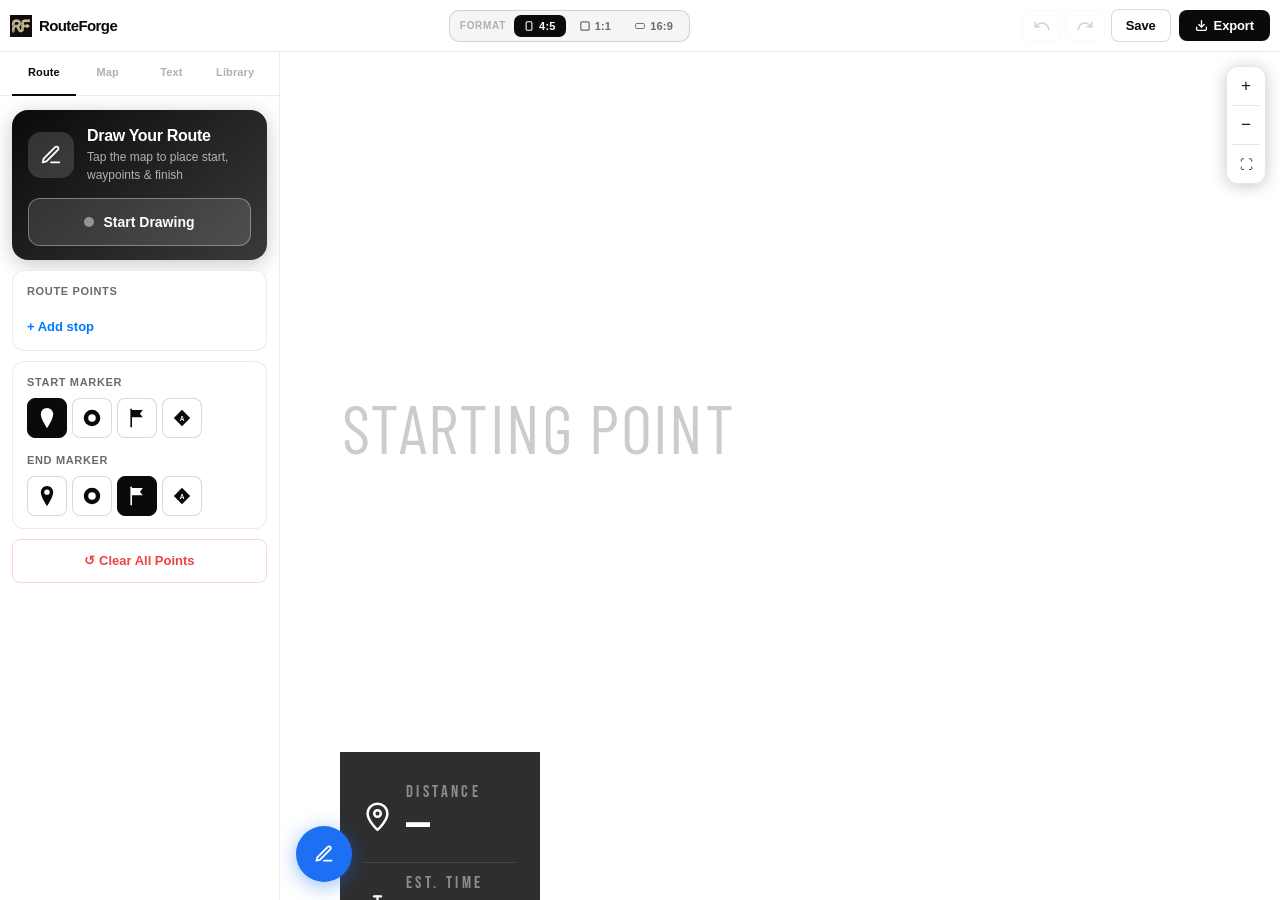
==== commit 92114b90: "Fixing shifted menu on web app 2" ====
--- a/docs/index.html
+++ b/docs/index.html
@@ -26,7 +26,7 @@
   <link rel="preconnect" href="https://fonts.gstatic.com" crossorigin>
   <link rel="stylesheet" href="https://cdnjs.cloudflare.com/ajax/libs/leaflet/1.9.4/leaflet.min.css"/>
   <link id="google-font-link" rel="stylesheet" href="https://fonts.googleapis.com/css2?family=Bebas+Neue&family=Montserrat&family=Oswald&family=DM+Sans&family=Space+Grotesk&family=Syne&family=Barlow+Condensed&family=IBM+Plex+Mono&family=Playfair+Display&family=Cormorant+Garamond&display=swap" crossorigin>
-  <link rel="stylesheet" href="./css/app.css?v=34">
+  <link rel="stylesheet" href="./css/app.css?v=35">
   <link rel="stylesheet" href="./css/themes.css?v=4">
   <link rel="stylesheet" href="./css/poster.css?v=9">
 </head>
@@ -538,7 +538,7 @@
 <script src="./js/api.js?v=4"></script>
 <script src="./js/themes.js?v=6"></script>
 <script src="./js/map.js?v=7"></script>
-<script src="./js/builder.js?v=11"></script>
+<script src="./js/builder.js?v=12"></script>
 <script src="./js/poster.js?v=17"></script>
 <script src="./js/projects.js?v=7"></script>
 <script src="./js/export.js?v=6"></script>
--- a/docs/css/app.css
+++ b/docs/css/app.css
@@ -1577,7 +1577,8 @@
    Installed PWA — html.pwa-standalone set in index.html <head>
    iOS home screen often ignores @media (display-mode: standalone); use
    navigator.standalone + matchMedia. Fix top chrome to safe areas; on phones,
-   size #app with svh so layout matches the real screen (not in-browser URL bar).
+   size #app height via JS (layoutPwaAppShell) — iOS *vh units often stay on the
+   in-browser layout viewport after Add to Home Screen.
    ════════════════════════════════════════════════════════════════════ */
 html.pwa-standalone{
   height:100%;
@@ -1605,17 +1606,17 @@
 }
 
 @media(max-width:899px){
-  /* Prefer svh in standalone — 100dvh/100vh still reflect “browser UI” layout on some iOS builds */
+  /* JS sets #app height from tab bar geometry — see layoutPwaAppShell() in builder.js */
   html.pwa-standalone #app{
     bottom:auto;
-    height:calc(100vh - var(--topbar-h) - env(safe-area-inset-top, 0px) - var(--drawer-peek-h) - env(safe-area-inset-bottom, 0px));
-    height:calc(100dvh - var(--topbar-h) - env(safe-area-inset-top, 0px) - var(--drawer-peek-h) - env(safe-area-inset-bottom, 0px));
-    height:calc(100svh - var(--topbar-h) - env(safe-area-inset-top, 0px) - var(--drawer-peek-h) - env(safe-area-inset-bottom, 0px));
+    /* Fallback until layoutPwaAppShell() sets an exact pixel height (overrides this) */
+    height:calc(100lvh - var(--topbar-h) - env(safe-area-inset-top, 0px) - var(--drawer-peek-h) - env(safe-area-inset-bottom, 0px));
   }
   html.pwa-standalone #drawer.expanded .drawer-panel{
+    --drawer-sheet-h:calc(0.74 * (var(--rf-vvpx, 812) * 1px) - var(--drawer-peek-h) - env(safe-area-inset-bottom, 0px));
     max-height:min(
       var(--drawer-sheet-h),
-      calc(100svh - var(--topbar-h) - env(safe-area-inset-top, 0px) - var(--drawer-peek-h) - env(safe-area-inset-bottom, 0px) - 12px)
+      calc((var(--rf-vvpx, 812) * 1px) - var(--topbar-h) - env(safe-area-inset-top, 0px) - var(--drawer-peek-h) - env(safe-area-inset-bottom, 0px) - 12px)
     );
   }
 }
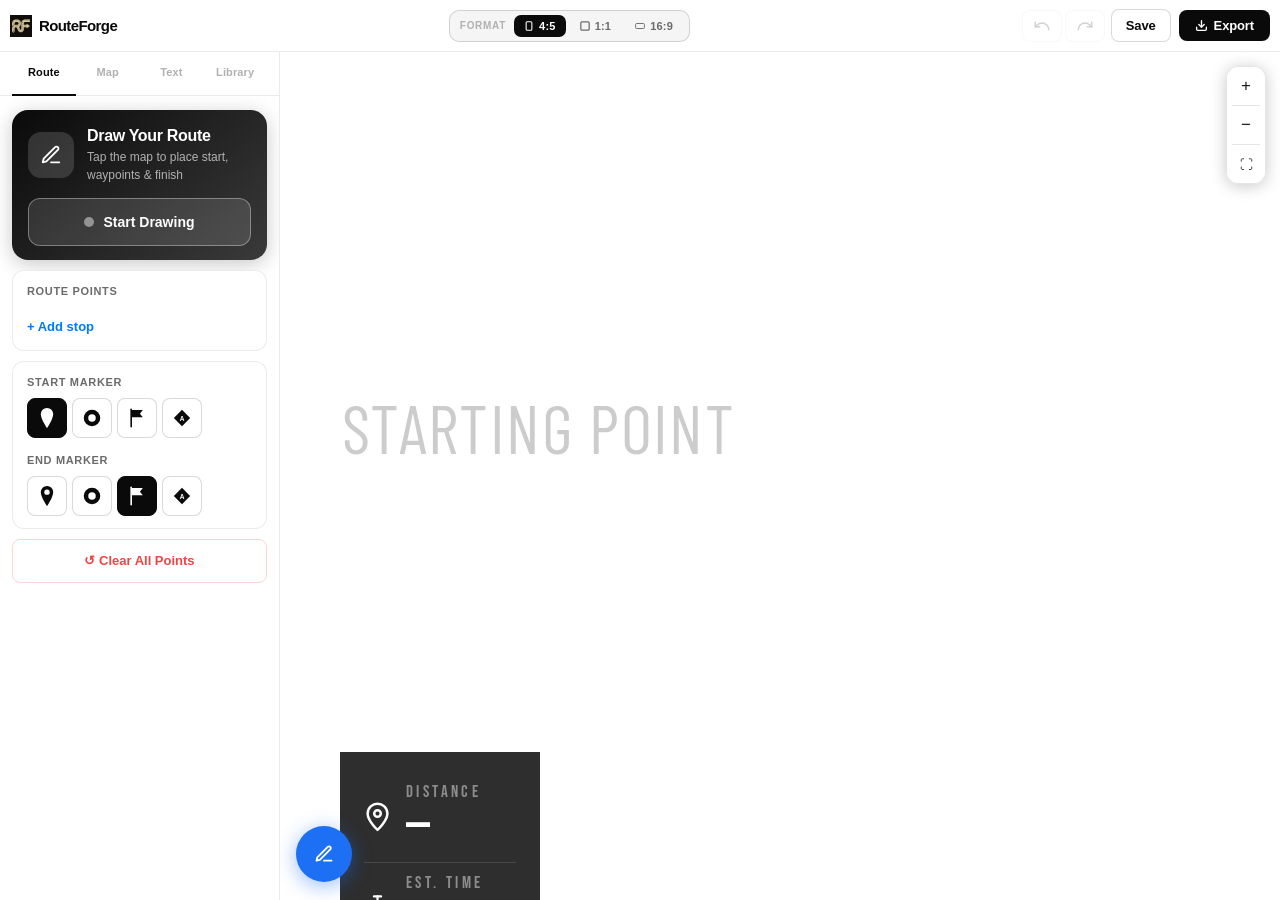
==== commit 04c13f76: "Fixing shifted menu on web app 3" ====
--- a/docs/index.html
+++ b/docs/index.html
@@ -9,6 +9,9 @@
         var fs = window.matchMedia && window.matchMedia('(display-mode: fullscreen)');
         if (window.navigator.standalone === true || (dm && dm.matches) || (fs && fs.matches)) {
           document.documentElement.classList.add('pwa-standalone');
+          try {
+            window.scrollTo(0, 0);
+          } catch (e) {}
         }
       } catch (e) {}
     })();
@@ -16,7 +19,7 @@
   <meta name="viewport" content="width=device-width, initial-scale=1, minimum-scale=1, maximum-scale=1, user-scalable=no, viewport-fit=cover">
   <meta name="theme-color" content="#0a0a0a">
   <meta name="apple-mobile-web-app-capable" content="yes">
-  <meta name="apple-mobile-web-app-status-bar-style" content="black-translucent">
+  <meta name="apple-mobile-web-app-status-bar-style" content="black">
   <meta name="apple-mobile-web-app-title" content="RouteForge">
   <title>RouteForge</title>
   <link rel="manifest" href="./manifest.webmanifest">
@@ -26,7 +29,7 @@
   <link rel="preconnect" href="https://fonts.gstatic.com" crossorigin>
   <link rel="stylesheet" href="https://cdnjs.cloudflare.com/ajax/libs/leaflet/1.9.4/leaflet.min.css"/>
   <link id="google-font-link" rel="stylesheet" href="https://fonts.googleapis.com/css2?family=Bebas+Neue&family=Montserrat&family=Oswald&family=DM+Sans&family=Space+Grotesk&family=Syne&family=Barlow+Condensed&family=IBM+Plex+Mono&family=Playfair+Display&family=Cormorant+Garamond&display=swap" crossorigin>
-  <link rel="stylesheet" href="./css/app.css?v=35">
+  <link rel="stylesheet" href="./css/app.css?v=36">
   <link rel="stylesheet" href="./css/themes.css?v=4">
   <link rel="stylesheet" href="./css/poster.css?v=9">
 </head>
@@ -538,7 +541,7 @@
 <script src="./js/api.js?v=4"></script>
 <script src="./js/themes.js?v=6"></script>
 <script src="./js/map.js?v=7"></script>
-<script src="./js/builder.js?v=12"></script>
+<script src="./js/builder.js?v=13"></script>
 <script src="./js/poster.js?v=17"></script>
 <script src="./js/projects.js?v=7"></script>
 <script src="./js/export.js?v=6"></script>
--- a/docs/css/app.css
+++ b/docs/css/app.css
@@ -1574,49 +1574,54 @@
 }
 
 /* ════════════════════════════════════════════════════════════════════
-   Installed PWA — html.pwa-standalone set in index.html <head>
-   iOS home screen often ignores @media (display-mode: standalone); use
-   navigator.standalone + matchMedia. Fix top chrome to safe areas; on phones,
-   size #app height via JS (layoutPwaAppShell) — iOS *vh units often stay on the
-   in-browser layout viewport after Add to Home Screen.
+   Installed PWA (html.pwa-standalone) — iOS WebKit quirks
+   - black-translucent + manual safe-area often double-counts vs the webview inset.
+   - Use opaque status bar (meta black) and match topbar/#app to the normal site shell.
+   - Lock html/body with position:fixed to stop stray scroll offset from shifting fixed UI.
+   - Phone #app height: layoutPwaAppShell() measures tab bar → app (innerHeight-based).
    ════════════════════════════════════════════════════════════════════ */
 html.pwa-standalone{
   height:100%;
   height:-webkit-fill-available;
-}
-html.pwa-standalone body{
-  min-height:100%;
-  min-height:-webkit-fill-available;
-}
-html.pwa-standalone #topbar{
-  padding-top:env(safe-area-inset-top, 0px);
-  box-sizing:border-box;
-  height:calc(var(--topbar-h) + env(safe-area-inset-top, 0px));
-}
-html.pwa-standalone #app{
-  top:calc(var(--topbar-h) + env(safe-area-inset-top, 0px));
-}
-html.pwa-standalone .topbar-history{
-  top:calc(var(--topbar-h) + env(safe-area-inset-top, 0px) + 12px);
-}
-@media(min-width:900px){
-  html.pwa-standalone #drawer{
-    top:calc(var(--topbar-h) + env(safe-area-inset-top, 0px));
-  }
+  overflow:hidden;
 }
 
 @media(max-width:899px){
-  /* JS sets #app height from tab bar geometry — see layoutPwaAppShell() in builder.js */
+  /* Phone PWA: lock the document box so fixed UI isn’t offset by phantom scroll / URL-bar viewport */
+  html.pwa-standalone{
+    position:fixed;
+    width:100%;
+    left:0;
+    top:0;
+  }
+  html.pwa-standalone body{
+    position:fixed;
+    inset:0;
+    width:100%;
+    height:100%;
+    max-height:100%;
+    max-height:-webkit-fill-available;
+    overflow:hidden;
+    overscroll-behavior:none;
+    min-height:0;
+    -webkit-overflow-scrolling:auto;
+  }
   html.pwa-standalone #app{
     bottom:auto;
-    /* Fallback until layoutPwaAppShell() sets an exact pixel height (overrides this) */
-    height:calc(100lvh - var(--topbar-h) - env(safe-area-inset-top, 0px) - var(--drawer-peek-h) - env(safe-area-inset-bottom, 0px));
+    /* Fallback until layoutPwaAppShell() sets pixel height */
+    height:calc(100lvh - var(--topbar-h) - var(--drawer-peek-h) - env(safe-area-inset-bottom, 0px));
   }
   html.pwa-standalone #drawer.expanded .drawer-panel{
     --drawer-sheet-h:calc(0.74 * (var(--rf-vvpx, 812) * 1px) - var(--drawer-peek-h) - env(safe-area-inset-bottom, 0px));
     max-height:min(
       var(--drawer-sheet-h),
-      calc((var(--rf-vvpx, 812) * 1px) - var(--topbar-h) - env(safe-area-inset-top, 0px) - var(--drawer-peek-h) - env(safe-area-inset-bottom, 0px) - 12px)
+      calc((var(--rf-vvpx, 812) * 1px) - var(--topbar-h) - var(--drawer-peek-h) - env(safe-area-inset-bottom, 0px) - 12px)
     );
   }
 }
+
+html.pwa-standalone body{
+  min-height:100%;
+  min-height:-webkit-fill-available;
+  overscroll-behavior:none;
+}
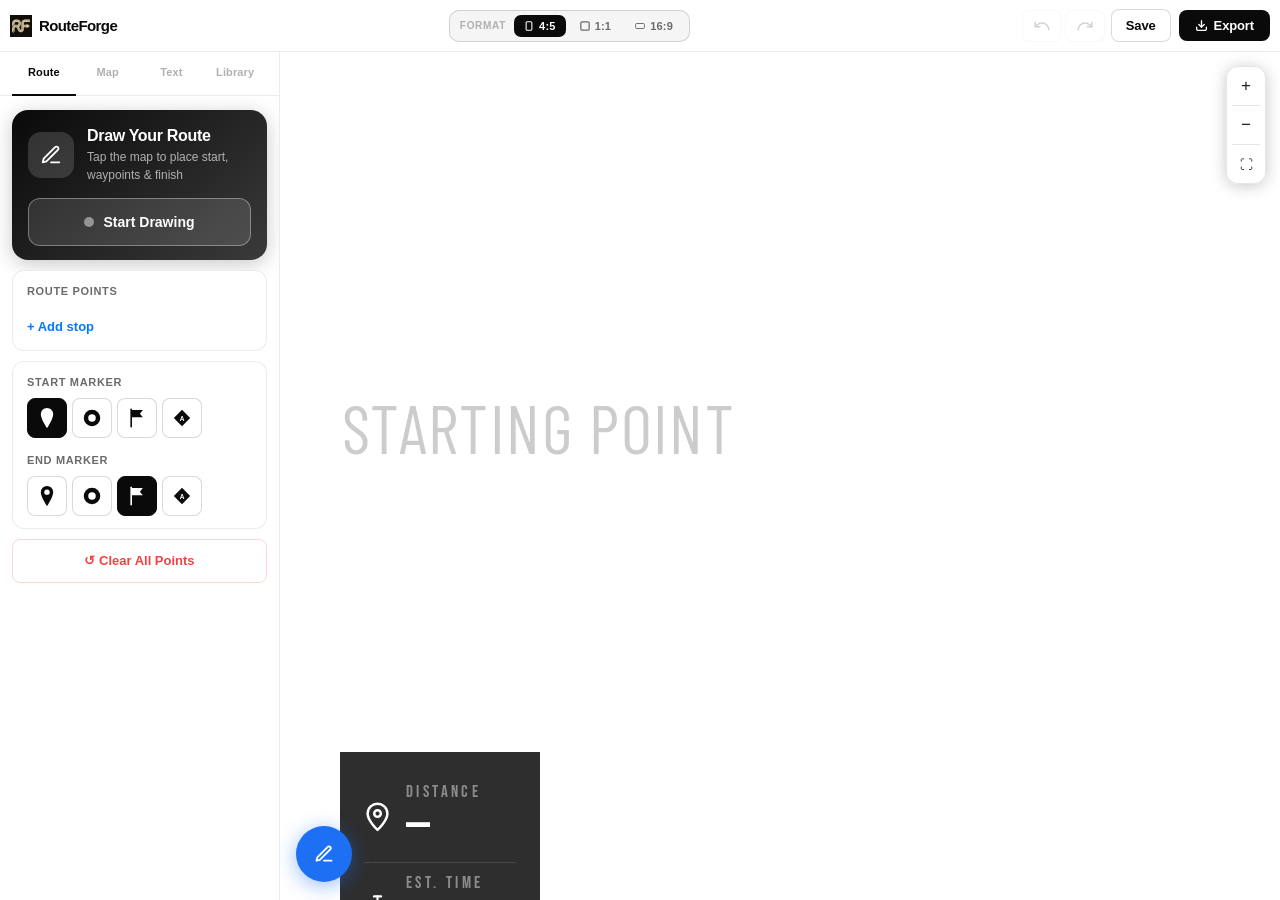
==== commit c3b07eee: "Fixed export problem with calling export twice" ====
--- a/docs/index.html
+++ b/docs/index.html
@@ -17,6 +17,8 @@
     })();
   </script>
   <meta name="viewport" content="width=device-width, initial-scale=1, minimum-scale=1, maximum-scale=1, user-scalable=no, viewport-fit=cover">
+  <meta name="theme-color" content="#0a0a0a" media="(prefers-color-scheme: light)">
+  <meta name="theme-color" content="#0a0a0a" media="(prefers-color-scheme: dark)">
   <meta name="theme-color" content="#0a0a0a">
   <meta name="apple-mobile-web-app-capable" content="yes">
   <meta name="apple-mobile-web-app-status-bar-style" content="black">
@@ -29,7 +31,7 @@
   <link rel="preconnect" href="https://fonts.gstatic.com" crossorigin>
   <link rel="stylesheet" href="https://cdnjs.cloudflare.com/ajax/libs/leaflet/1.9.4/leaflet.min.css"/>
   <link id="google-font-link" rel="stylesheet" href="https://fonts.googleapis.com/css2?family=Bebas+Neue&family=Montserrat&family=Oswald&family=DM+Sans&family=Space+Grotesk&family=Syne&family=Barlow+Condensed&family=IBM+Plex+Mono&family=Playfair+Display&family=Cormorant+Garamond&display=swap" crossorigin>
-  <link rel="stylesheet" href="./css/app.css?v=36">
+  <link rel="stylesheet" href="./css/app.css?v=37">
   <link rel="stylesheet" href="./css/themes.css?v=4">
   <link rel="stylesheet" href="./css/poster.css?v=9">
 </head>
@@ -542,9 +544,9 @@
 <script src="./js/themes.js?v=6"></script>
 <script src="./js/map.js?v=7"></script>
 <script src="./js/builder.js?v=13"></script>
-<script src="./js/poster.js?v=17"></script>
-<script src="./js/projects.js?v=7"></script>
-<script src="./js/export.js?v=6"></script>
+<script src="./js/poster.js?v=18"></script>
+<script src="./js/projects.js?v=8"></script>
+<script src="./js/export.js?v=8"></script>
 <script>
   if ('serviceWorker' in navigator) {
     window.addEventListener('load', () => {
--- a/docs/css/app.css
+++ b/docs/css/app.css
@@ -1584,6 +1584,8 @@
   height:100%;
   height:-webkit-fill-available;
   overflow:hidden;
+  background-color:var(--poster-bg);
+  color-scheme:dark;
 }
 
 @media(max-width:899px){
@@ -1606,6 +1608,12 @@
     min-height:0;
     -webkit-overflow-scrolling:auto;
   }
+  html.pwa-standalone #topbar{
+    /* Glass + backdrop looks washed out/light above the map strip — use solid dark in PWA only */
+    background:var(--mob-glass-solid);
+    -webkit-backdrop-filter:none;
+    backdrop-filter:none;
+  }
   html.pwa-standalone #app{
     bottom:auto;
     /* Fallback until layoutPwaAppShell() sets pixel height */
@@ -1624,4 +1632,5 @@
   min-height:100%;
   min-height:-webkit-fill-available;
   overscroll-behavior:none;
-}
+  background-color:var(--poster-bg);
+}
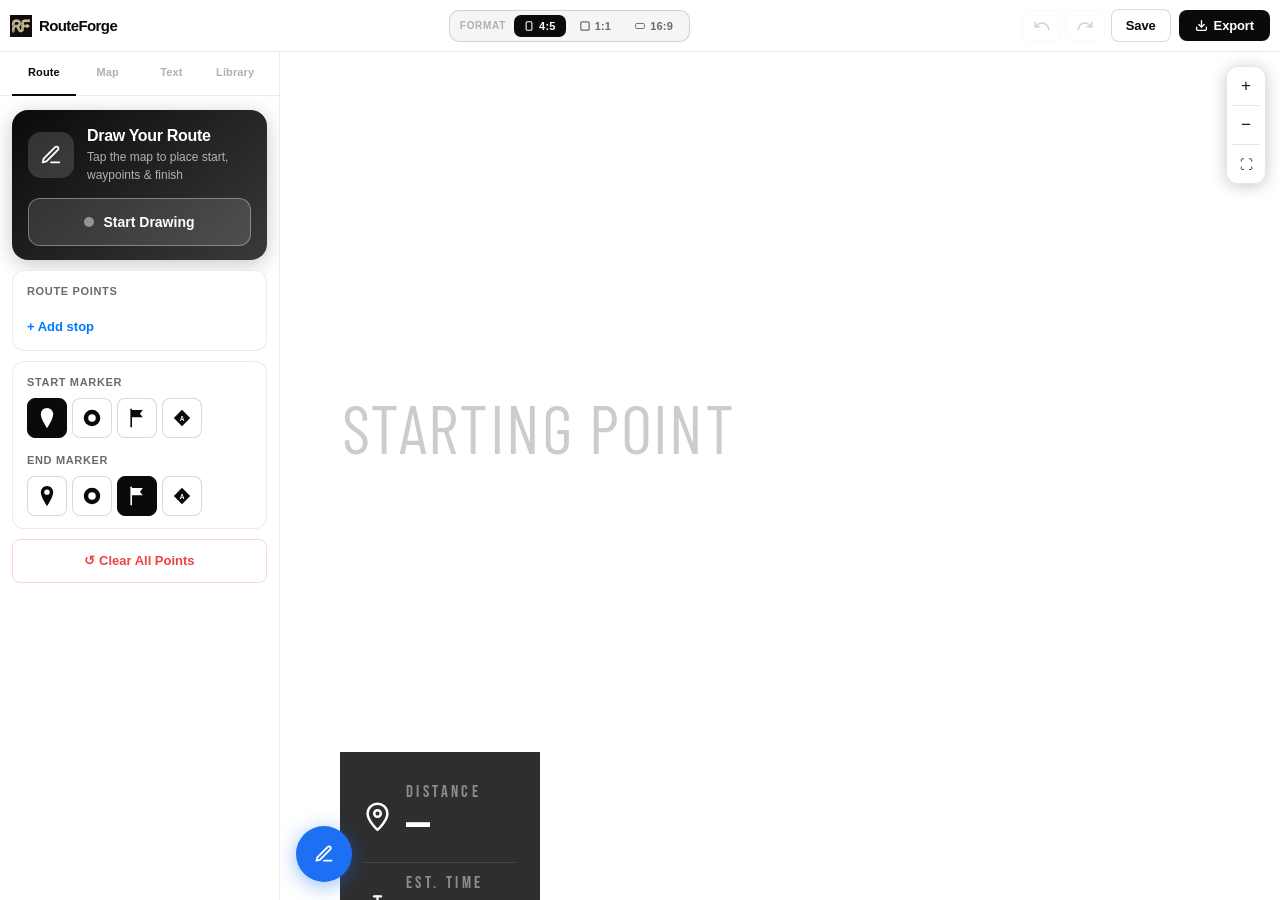
==== commit c407dd72: "Changed edit options" ====
--- a/docs/index.html
+++ b/docs/index.html
@@ -30,8 +30,8 @@
   <link rel="preconnect" href="https://fonts.googleapis.com">
   <link rel="preconnect" href="https://fonts.gstatic.com" crossorigin>
   <link rel="stylesheet" href="https://cdnjs.cloudflare.com/ajax/libs/leaflet/1.9.4/leaflet.min.css"/>
-  <link id="google-font-link" rel="stylesheet" href="https://fonts.googleapis.com/css2?family=Bebas+Neue&family=Montserrat&family=Oswald&family=DM+Sans&family=Space+Grotesk&family=Syne&family=Barlow+Condensed&family=IBM+Plex+Mono&family=Playfair+Display&family=Cormorant+Garamond&display=swap" crossorigin>
-  <link rel="stylesheet" href="./css/app.css?v=37">
+  <link id="google-font-link" rel="stylesheet" href="https://fonts.googleapis.com/css2?family=Bebas+Neue&family=Montserrat&family=Oswald&family=DM+Sans&family=Space+Grotesk&family=Syne&family=Barlow+Condensed&family=IBM+Plex+Mono&family=Playfair+Display&family=Cormorant+Garamond&family=Roboto&family=Poppins&family=Lato&display=swap" crossorigin>
+  <link rel="stylesheet" href="./css/app.css?v=43">
   <link rel="stylesheet" href="./css/themes.css?v=4">
   <link rel="stylesheet" href="./css/poster.css?v=9">
 </head>
@@ -206,70 +206,132 @@
   <!-- ─── Inline Edit Bar (appears above clicked poster element) ─── -->
   <div id="edit-bar">
     <!-- Text element bar -->
-    <div id="eb-text-bar" class="eb-bar">
-      <select id="eb-font" class="eb-select" title="Font"></select>
-      <div class="eb-sep"></div>
-      <button class="eb-btn" id="eb-sz-m" title="Smaller">−</button>
-      <span class="eb-sz-val" id="eb-sz-val">50</span>
-      <button class="eb-btn" id="eb-sz-p" title="Larger">+</button>
-      <div class="eb-sep"></div>
-      <label class="eb-color-wrap" title="Text color">
-        <input type="color" id="eb-color" value="#ffffff">
-        <span class="eb-color-dot" id="eb-color-dot" style="background:#ffffff"></span>
-      </label>
-      <button class="eb-chip" id="eb-bg-toggle" title="Toggle background">BG</button>
-      <label class="eb-color-wrap" id="eb-bg-color-wrap" title="Background color" style="display:none">
-        <input type="color" id="eb-bg-color" value="#000000">
-        <span class="eb-color-dot" id="eb-bg-color-dot" style="background:#000000"></span>
-      </label>
-      <div class="eb-sep"></div>
-      <button class="eb-btn eb-del" id="eb-del" title="Delete">
-        <svg width="12" height="12" viewBox="0 0 24 24" fill="none" stroke="currentColor" stroke-width="2.5" stroke-linecap="round"><line x1="18" y1="6" x2="6" y2="18"/><line x1="6" y1="6" x2="18" y2="18"/></svg>
-      </button>
+    <div id="eb-text-bar" class="eb-bar eb-text-bar">
+      <div class="eb-text-row eb-text-row-1">
+        <div class="eb-text-group eb-text-group--font">
+          <span class="eb-text-group-label">Font</span>
+          <select id="eb-font" class="eb-select eb-font-select" title="Font"></select>
+        </div>
+        <div class="eb-text-vrule" aria-hidden="true"></div>
+        <div class="eb-text-group eb-text-group--size">
+          <span class="eb-text-group-label">Size</span>
+          <div class="eb-text-group-tools">
+            <button type="button" class="eb-btn" id="eb-sz-m" title="Smaller">−</button>
+            <span class="eb-sz-val" id="eb-sz-val">50</span>
+            <button type="button" class="eb-btn" id="eb-sz-p" title="Larger">+</button>
+          </div>
+        </div>
+      </div>
+      <div class="eb-text-row eb-text-row-2">
+        <div class="eb-text-group">
+          <span class="eb-text-group-label">Style</span>
+          <div class="eb-text-group-tools eb-text-style-tools">
+            <button type="button" class="eb-chip eb-style-chip" id="eb-bold" title="Bold">Bold</button>
+            <button type="button" class="eb-chip eb-style-chip eb-style-chip--italic" id="eb-italic" title="Italic">Italic</button>
+            <button type="button" class="eb-chip eb-style-chip eb-style-chip--underline" id="eb-underline" title="Underline">Underline</button>
+          </div>
+        </div>
+        <div class="eb-text-vrule" aria-hidden="true"></div>
+        <div class="eb-text-group">
+          <span class="eb-text-group-label">Background</span>
+          <div class="eb-text-group-tools eb-text-bg-tools">
+            <button type="button" class="eb-chip eb-chip-toggle" id="eb-bg-toggle" title="Background fill">Off</button>
+            <div class="eb-color-field" id="eb-bg-color-field" style="display:none">
+              <span class="eb-color-field-lbl">Fill color</span>
+              <label class="eb-color-wrap eb-color-wrap--field" title="Background fill color">
+                <input type="color" id="eb-bg-color" value="#000000">
+                <span class="eb-color-dot" id="eb-bg-color-dot" style="background:#000000"></span>
+              </label>
+            </div>
+          </div>
+        </div>
+        <div class="eb-text-vrule" aria-hidden="true"></div>
+        <div class="eb-text-group">
+          <span class="eb-text-group-label">Text</span>
+          <div class="eb-text-group-tools">
+            <div class="eb-color-field">
+              <span class="eb-color-field-lbl">Text color</span>
+              <label class="eb-color-wrap eb-color-wrap--field" title="Text color">
+                <input type="color" id="eb-color" value="#ffffff">
+                <span class="eb-color-dot" id="eb-color-dot" style="background:#ffffff"></span>
+              </label>
+            </div>
+          </div>
+        </div>
+      </div>
+      <div class="eb-text-row eb-text-row-del">
+        <button type="button" class="eb-text-del-btn" id="eb-del" title="Remove this text box from the poster">Delete</button>
+      </div>
     </div>
 
     <!-- Stats card bar -->
-    <div id="eb-stats-bar" class="eb-bar" style="display:none">
-      <button class="eb-chip active" id="eb-s-dist">Dist</button>
-      <button class="eb-chip active" id="eb-s-time">Time</button>
-      <button class="eb-chip" id="eb-s-surf">Surf</button>
-      <div class="eb-sep"></div>
-      <button class="eb-btn" id="eb-ss-m">−</button>
-      <span class="eb-sz-val" id="eb-ss-val">50</span>
-      <button class="eb-btn" id="eb-ss-p">+</button>
-      <div class="eb-sep"></div>
-      <label class="eb-color-wrap" title="Font color">
-        <input type="color" id="eb-s-color" value="#ffffff">
-        <span class="eb-color-dot" id="eb-s-color-dot" style="background:#ffffff"></span>
-      </label>
-      <button class="eb-chip" id="eb-s-bg-toggle" title="Toggle background">BG</button>
-      <label class="eb-color-wrap" id="eb-s-bg-color-wrap" title="Background color" style="display:none">
-        <input type="color" id="eb-s-bg-color" value="#000000">
-        <span class="eb-color-dot" id="eb-s-bg-color-dot" style="background:#000000"></span>
-      </label>
-      <button class="eb-chip" id="eb-s-border" title="Toggle border">Border</button>
+    <div id="eb-stats-bar" class="eb-bar eb-ov-toolbar" style="display:none">
+      <div class="eb-ov-section">
+        <span class="eb-ov-section-label">Visibility</span>
+        <div class="eb-ov-group">
+          <button class="eb-chip active" id="eb-s-dist">Dist</button>
+          <button class="eb-chip active" id="eb-s-time">Time</button>
+          <button class="eb-chip" id="eb-s-surf">Surf</button>
+        </div>
+      </div>
+      <div class="eb-ov-section">
+        <span class="eb-ov-section-label">Size</span>
+        <div class="eb-ov-group eb-ov-stepper">
+          <button type="button" class="eb-btn" id="eb-ss-m">−</button>
+          <span class="eb-sz-val" id="eb-ss-val">50</span>
+          <button type="button" class="eb-btn" id="eb-ss-p">+</button>
+        </div>
+      </div>
+      <div class="eb-ov-section">
+        <span class="eb-ov-section-label">Style</span>
+        <div class="eb-ov-group">
+          <label class="eb-color-wrap" title="Font color">
+            <input type="color" id="eb-s-color" value="#ffffff">
+            <span class="eb-color-dot" id="eb-s-color-dot" style="background:#ffffff"></span>
+          </label>
+          <button class="eb-chip" id="eb-s-bg-toggle" title="Toggle background">BG</button>
+          <label class="eb-color-wrap" id="eb-s-bg-color-wrap" title="Background color" style="display:none">
+            <input type="color" id="eb-s-bg-color" value="#000000">
+            <span class="eb-color-dot" id="eb-s-bg-color-dot" style="background:#000000"></span>
+          </label>
+          <button class="eb-chip" id="eb-s-border" title="Toggle border">Border</button>
+        </div>
+      </div>
     </div>
 
     <!-- Legend bar -->
-    <div id="eb-legend-bar" class="eb-bar" style="display:none">
-      <button class="eb-chip active" id="eb-l-start">Start</button>
-      <button class="eb-chip active" id="eb-l-finish">Finish</button>
-      <button class="eb-chip" id="eb-l-wp">Waypoint</button>
-      <div class="eb-sep"></div>
-      <button class="eb-btn" id="eb-ls-m">−</button>
-      <span class="eb-sz-val" id="eb-ls-val">13</span>
-      <button class="eb-btn" id="eb-ls-p">+</button>
-      <div class="eb-sep"></div>
-      <label class="eb-color-wrap" title="Label color">
-        <input type="color" id="eb-l-color" value="#ffffff">
-        <span class="eb-color-dot" id="eb-l-color-dot" style="background:#ffffff"></span>
-      </label>
-      <button class="eb-chip" id="eb-l-bg-toggle" title="Toggle background">BG</button>
-      <label class="eb-color-wrap" id="eb-l-bg-color-wrap" title="Background color" style="display:none">
-        <input type="color" id="eb-l-bg-color" value="#000000">
-        <span class="eb-color-dot" id="eb-l-bg-color-dot" style="background:#000000"></span>
-      </label>
-      <button class="eb-chip" id="eb-l-border" title="Toggle border">Border</button>
+    <div id="eb-legend-bar" class="eb-bar eb-ov-toolbar" style="display:none">
+      <div class="eb-ov-section">
+        <span class="eb-ov-section-label">Visibility</span>
+        <div class="eb-ov-group">
+          <button class="eb-chip active" id="eb-l-start">Start</button>
+          <button class="eb-chip active" id="eb-l-finish">Finish</button>
+          <button class="eb-chip" id="eb-l-wp">Waypoint</button>
+        </div>
+      </div>
+      <div class="eb-ov-section">
+        <span class="eb-ov-section-label">Size</span>
+        <div class="eb-ov-group eb-ov-stepper">
+          <button type="button" class="eb-btn" id="eb-ls-m">−</button>
+          <span class="eb-sz-val" id="eb-ls-val">13</span>
+          <button type="button" class="eb-btn" id="eb-ls-p">+</button>
+        </div>
+      </div>
+      <div class="eb-ov-section">
+        <span class="eb-ov-section-label">Style</span>
+        <div class="eb-ov-group">
+          <label class="eb-color-wrap" title="Label color">
+            <input type="color" id="eb-l-color" value="#ffffff">
+            <span class="eb-color-dot" id="eb-l-color-dot" style="background:#ffffff"></span>
+          </label>
+          <button class="eb-chip" id="eb-l-bg-toggle" title="Toggle background">BG</button>
+          <label class="eb-color-wrap" id="eb-l-bg-color-wrap" title="Background color" style="display:none">
+            <input type="color" id="eb-l-bg-color" value="#000000">
+            <span class="eb-color-dot" id="eb-l-bg-color-dot" style="background:#000000"></span>
+          </label>
+          <button class="eb-chip" id="eb-l-border" title="Toggle border">Border</button>
+        </div>
+      </div>
     </div>
 
     <div class="eb-arrow"></div>
@@ -544,9 +606,9 @@
 <script src="./js/themes.js?v=6"></script>
 <script src="./js/map.js?v=7"></script>
 <script src="./js/builder.js?v=13"></script>
-<script src="./js/poster.js?v=18"></script>
+<script src="./js/poster.js?v=23"></script>
 <script src="./js/projects.js?v=8"></script>
-<script src="./js/export.js?v=8"></script>
+<script src="./js/export.js?v=9"></script>
 <script>
   if ('serviceWorker' in navigator) {
     window.addEventListener('load', () => {
--- a/docs/css/app.css
+++ b/docs/css/app.css
@@ -267,17 +267,184 @@
   z-index:800;
   display:none;
   align-items:center;
-  background:#111;
-  border-radius:12px;
-  padding:4px 6px;
+  justify-content:center;
+  box-sizing:border-box;
+  background:#141418;
+  border-radius:14px;
+  padding:8px 12px 10px;
   gap:3px;
-  box-shadow:0 6px 28px rgba(0,0,0,.45),0 2px 8px rgba(0,0,0,.25);
+  box-shadow:0 8px 32px rgba(0,0,0,.5),0 0 0 1px rgba(255,255,255,.06);
   transform:translateX(-50%);
   pointer-events:auto;
-  white-space:nowrap;
+  white-space:normal;
+  width:min(max-content, calc(100vw - 16px));
+  max-width:calc(100vw - 16px);
 }
 #edit-bar.visible{display:flex!important}
 .eb-bar{display:flex;align-items:center;gap:3px}
+#eb-text-bar{
+  flex-direction:column;
+  align-items:stretch;
+  align-self:stretch;
+  width:100%;
+  min-width:0;
+  max-width:100%;
+  gap:10px;
+}
+#eb-text-bar .eb-text-row{
+  display:flex;
+  align-items:stretch;
+  gap:8px;
+  flex-wrap:wrap;
+}
+#eb-text-bar .eb-text-row-2{
+  align-items:flex-end;
+  padding-top:2px;
+  border-top:1px solid rgba(255,255,255,.08);
+  margin:0 -2px;
+  padding-left:2px;
+  padding-right:2px;
+}
+@media (max-width:560px){
+  #eb-text-bar .eb-text-row-2{
+    flex-direction:column;
+    align-items:stretch;
+  }
+  #eb-text-bar .eb-text-row-2 .eb-text-vrule{display:none}
+  #eb-text-bar .eb-text-row-2 .eb-text-group{width:100%;max-width:100%}
+}
+@media (max-width:420px){
+  #eb-text-bar .eb-text-row-1{
+    flex-direction:column;
+    align-items:stretch;
+  }
+  #eb-text-bar .eb-text-row-1 > .eb-text-vrule{display:none}
+  #eb-text-bar .eb-text-row-1 .eb-text-group--font{
+    flex:none;
+    width:100%;
+    max-width:100%;
+    min-width:0;
+  }
+}
+#eb-text-bar .eb-text-group{
+  display:flex;
+  flex-direction:column;
+  align-items:flex-start;
+  gap:5px;
+  min-width:0;
+}
+#eb-text-bar .eb-text-group--font{
+  flex:1;
+  min-width:140px;
+}
+#eb-text-bar .eb-text-group-label{
+  font-size:9px;
+  font-weight:700;
+  letter-spacing:.08em;
+  text-transform:uppercase;
+  color:rgba(255,255,255,.38);
+  line-height:1;
+  user-select:none;
+}
+#eb-text-bar .eb-text-group-tools{
+  display:flex;
+  align-items:center;
+  gap:5px;
+  flex-wrap:nowrap;
+}
+#eb-text-bar .eb-text-group--size{
+  flex:0 0 auto;
+}
+#eb-text-bar .eb-text-row-del{
+  display:flex;
+  justify-content:flex-end;
+  width:100%;
+  padding-top:8px;
+  margin-top:2px;
+  border-top:1px solid rgba(255,255,255,.08);
+}
+#eb-text-bar .eb-text-del-btn{
+  width:auto;
+  min-height:34px;
+  padding:0 16px;
+  font-size:11px;
+  font-weight:700;
+  letter-spacing:.02em;
+  border-radius:8px;
+  cursor:pointer;
+  border:1px solid rgba(248,113,113,.4);
+  background:rgba(248,113,113,.12);
+  color:rgba(254,202,202,.95);
+  transition:background .12s,border-color .12s;
+  -webkit-tap-highlight-color:transparent;
+}
+#eb-text-bar .eb-text-del-btn:hover{
+  background:rgba(248,113,113,.2);
+  border-color:rgba(248,113,113,.55);
+}
+#eb-text-bar .eb-text-del-btn:active{
+  background:rgba(248,113,113,.28);
+}
+#eb-text-bar .eb-font-select{
+  width:100%;
+  min-width:0;
+  max-width:none;
+  font-size:12px;
+  padding:6px 8px;
+  margin:0;
+  border-radius:8px;
+  background:rgba(255,255,255,.06);
+}
+#eb-text-vrule{
+  width:1px;
+  align-self:stretch;
+  min-height:36px;
+  margin:4px 0;
+  background:rgba(255,255,255,.1);
+  flex-shrink:0;
+}
+.eb-text-bg-tools{
+  align-items:center;
+}
+.eb-color-field{
+  display:flex;
+  align-items:center;
+  gap:8px;
+}
+.eb-color-field-lbl{
+  font-size:10px;
+  font-weight:600;
+  color:rgba(255,255,255,.52);
+  white-space:nowrap;
+  letter-spacing:.02em;
+}
+.eb-color-wrap--field{
+  width:28px;
+  height:28px;
+  border-radius:50%;
+  border:1px solid rgba(255,255,255,.2);
+  background:rgba(0,0,0,.2);
+}
+.eb-color-wrap--field .eb-color-dot{
+  width:22px;
+  height:22px;
+  border-width:1.5px;
+}
+.eb-style-chip{
+  padding:6px 12px;
+  font-size:11px;
+  font-weight:600;
+  border-radius:8px;
+}
+.eb-style-chip--italic{font-style:italic;font-family:Georgia,'Times New Roman',serif}
+.eb-style-chip--underline{text-decoration:underline;text-underline-offset:2px}
+.eb-chip-toggle{
+  min-width:44px;
+  text-align:center;
+  padding:6px 12px;
+  font-size:11px;
+  font-weight:600;
+}
 .eb-btn{
   width:32px;height:32px;display:flex;align-items:center;justify-content:center;
   background:0;border:none;color:rgba(255,255,255,.85);font-size:14px;font-weight:600;
@@ -320,7 +487,48 @@
 }
 .eb-chip:hover{background:rgba(255,255,255,.2);color:rgba(255,255,255,.9)}
 .eb-chip.active{
-  background:rgba(255,255,255,.9);color:#111;border-color:transparent;
+  background:rgba(255,255,255,.94);color:#121214;border-color:transparent;
+}
+#eb-text-bar .eb-chip.eb-style-chip,
+#eb-text-bar .eb-chip.eb-chip-toggle{
+  border-radius:8px;
+}
+#eb-stats-bar.eb-ov-toolbar,
+#eb-legend-bar.eb-ov-toolbar,
+.eb-ov-toolbar{
+  flex-wrap:wrap;
+  align-content:flex-start;
+  align-items:flex-end;
+  max-width:100%;
+  gap:12px 14px;
+  justify-content:flex-start;
+}
+.eb-ov-section{
+  display:flex;
+  flex-direction:column;
+  align-items:flex-start;
+  gap:5px;
+  flex:0 0 auto;
+  min-width:0;
+}
+.eb-ov-section-label{
+  font-size:9px;
+  font-weight:700;
+  letter-spacing:.08em;
+  text-transform:uppercase;
+  color:rgba(255,255,255,.38);
+  line-height:1;
+  user-select:none;
+}
+.eb-ov-group{
+  display:flex;
+  flex-wrap:nowrap;
+  align-items:center;
+  gap:4px;
+  flex:0 0 auto;
+}
+.eb-ov-stepper{
+  gap:2px;
 }
 .eb-arrow{
   position:absolute;bottom:-6px;left:50%;transform:translateX(-50%);
@@ -329,7 +537,7 @@
 .eb-arrow::before{
   content:'';position:absolute;top:0;left:50%;transform:translateX(-50%);
   border-left:7px solid transparent;border-right:7px solid transparent;
-  border-top:7px solid #111;
+  border-top:7px solid #141418;
 }
 
 /* Selected element highlight (not text overlays — they use no frame; see poster.css) */
@@ -991,7 +1199,7 @@
 
 /* ─── Edit-bar arrow — flipped variant (bar positioned below element) ── */
 .eb-arrow.flip{bottom:auto;top:-6px}
-.eb-arrow.flip::before{border-top:none;border-bottom:7px solid #111}
+.eb-arrow.flip::before{border-top:none;border-bottom:7px solid #141418}
 
 /* ════════════════════════════════════════════════════════════════════
    TOUCH / COMPACT  (≤ 899px) — same UI as phone; no separate tablet drawer
@@ -1483,11 +1691,29 @@
   }
   #btn-export{ padding:7px 10px; font-size:12px; gap:4px }
 
-  /* ── 4. Edit bar: constrain width & allow horizontal scroll ─────── */
+  /* ── 4. Edit bar: fit viewport (wrap + JS clamp; no horizontal scroll) ─ */
   #edit-bar{
-    max-width:calc(100vw - 16px);
-    overflow-x:auto;
-    -webkit-overflow-scrolling:touch;
+    max-width:calc(100vw - 12px);
+    width:min(max-content, calc(100vw - 12px));
+    overflow:visible;
+    padding:8px 10px;
+  }
+  .eb-text-style-tools .eb-style-chip{
+    padding:5px 9px;
+    font-size:10px;
+  }
+  .eb-chip-toggle{
+    padding:5px 10px;
+    font-size:10px;
+    min-width:40px;
+  }
+  .eb-color-field-lbl{
+    font-size:9px;
+  }
+  #eb-text-bar .eb-text-del-btn{
+    min-height:36px;
+    padding:0 18px;
+    font-size:12px;
   }
 
   /* ── 5. Edit-bar buttons: bump to 36px tap target ───────────────── */
